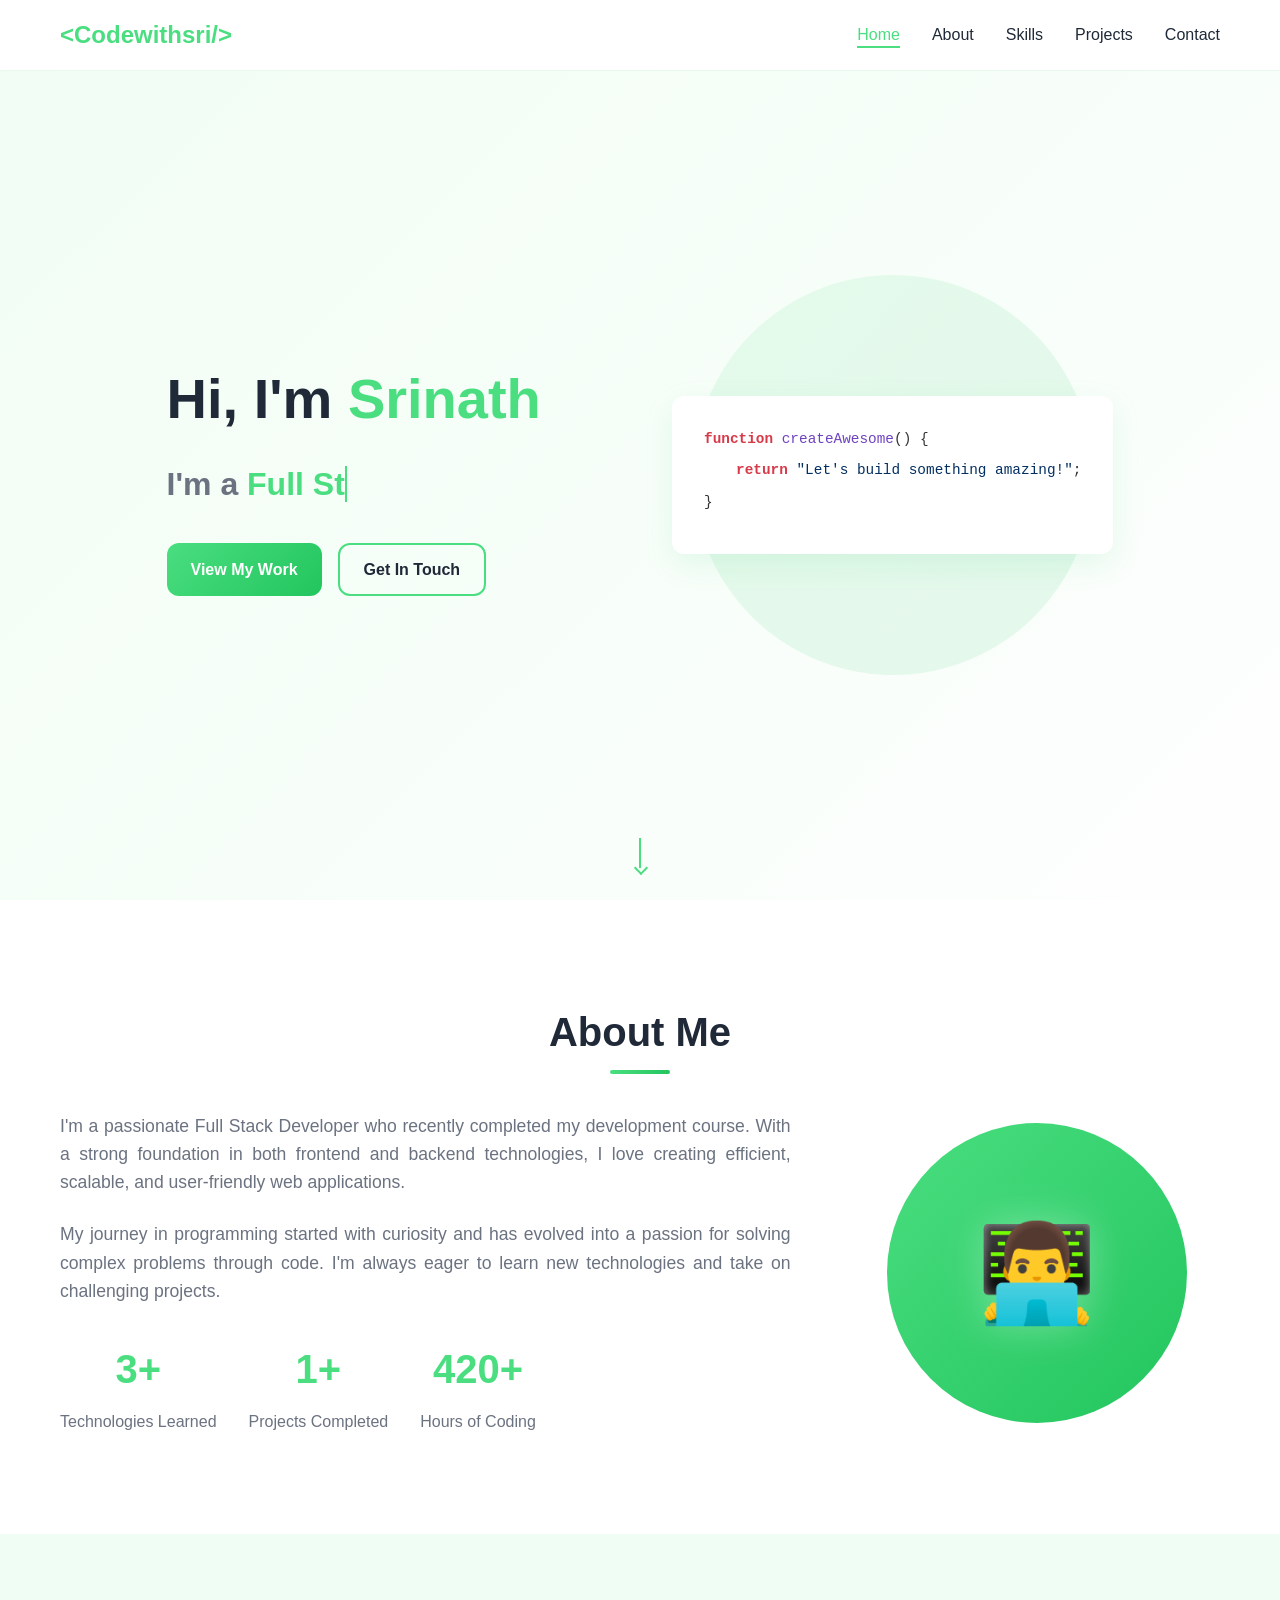
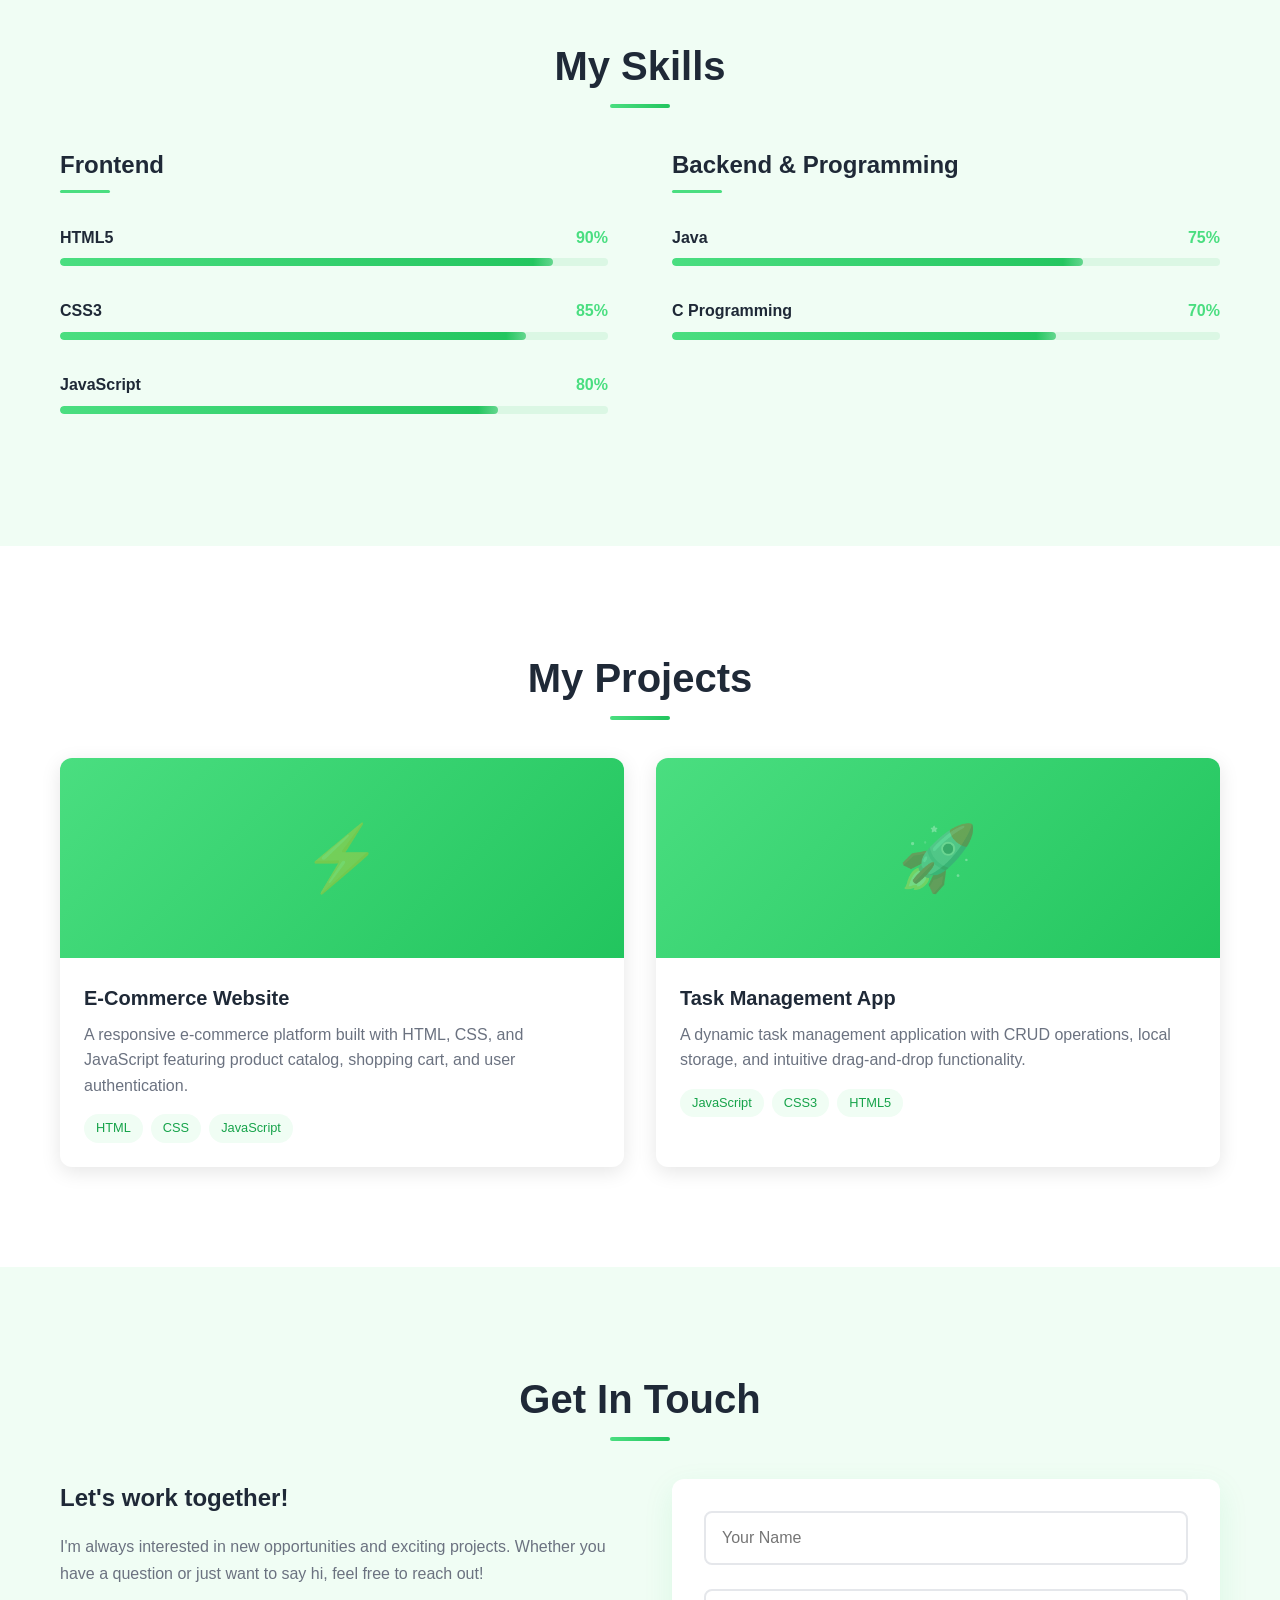
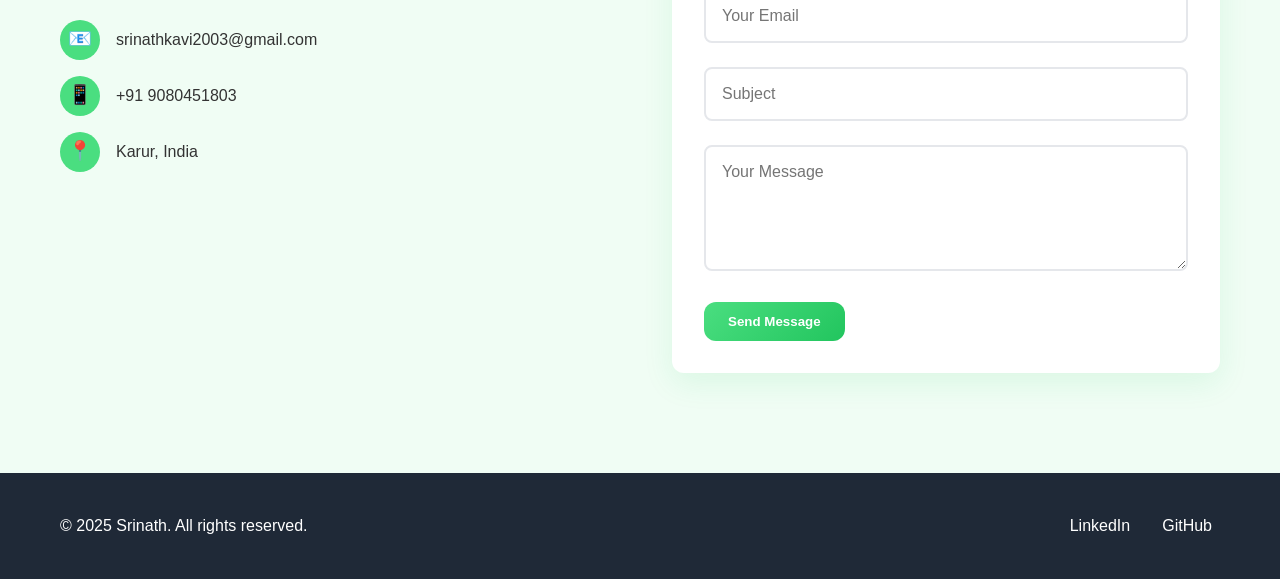
==== index.html @ 7cdaf70d "Update index.html" ====
<!DOCTYPE html>
<html lang="en">
<head>
    <meta charset="UTF-8">
    <meta name="viewport" content="width=device-width, initial-scale=1.0">
    <title>Your Name - Full Stack Developer</title>
    <link rel="icon href="download (1).jpeg">
    <link rel="stylesheet" href="style.css">
</head>
<body>
    <!-- Navigation -->
    <nav class="navbar">
        <div class="nav-container">
            <div class="nav-logo">
                <span class="logo-text">&lt;Codewithsri/&gt;</span>
            </div>
            <ul class="nav-menu">
                <li class="nav-item">
                    <a href="#home" class="nav-link">Home</a>
                </li>
                <li class="nav-item">
                    <a href="#about" class="nav-link">About</a>
                </li>
                <li class="nav-item">
                    <a href="#skills" class="nav-link">Skills</a>
                </li>
                <li class="nav-item">
                    <a href="#projects" class="nav-link">Projects</a>
                </li>
                <li class="nav-item">
                    <a href="#contact" class="nav-link">Contact</a>
                </li>
            </ul>
            <div class="nav-toggle" id="mobile-menu">
                <span class="bar"></span>
                <span class="bar"></span>
                <span class="bar"></span>
            </div>
        </div>
    </nav>

    <!-- Hero Section -->
    <section id="home" class="hero">
        <div class="hero-container">
            <div class="hero-content">
                <h1 class="hero-title">
                    Hi, I'm <span class="highlight">Srinath</span>
                </h1>
                <h2 class="hero-subtitle">
                    I'm a <span class="typing-text" id="typing-text">Full Stack Developer</span>
                </h2>
                <p class="hero-description">

                </p>
                <div class="hero-buttons">
                    <a href="#projects" class="btn-primary">View My Work</a>
                    <a href="#contact" class="btn-secondary">Get In Touch</a>
                </div>
            </div>
            <div class="hero-image">
                <div class="hero-bg-circle"></div>
                <div class="code-snippet">
                    <div class="code-line">
                        <span class="code-keyword">function</span>
                        <span class="code-function">createAwesome</span>() {
                    </div>
                    <div class="code-line code-indent">
                        <span class="code-keyword">return</span>
                        <span class="code-string">"Let's build something amazing!"</span>;
                    </div>
                    <div class="code-line">}</div>
                </div>
            </div>
        </div>
        <div class="scroll-indicator">
            <div class="scroll-arrow"></div>
        </div>
    </section>

    <!-- About Section -->
    <section id="about" class="about">
        <div class="container">
            <h2 class="section-title">About Me</h2>
            <div class="about-content">
                <div class="about-text">
                    <p class="about-description">
                        I'm a passionate Full Stack Developer who recently completed my development course. 
                        With a strong foundation in both frontend and backend technologies, I love creating 
                        efficient, scalable, and user-friendly web applications.
                    </p>
                    <p class="about-description">
                        My journey in programming started with curiosity and has evolved into a passion for 
                        solving complex problems through code. I'm always eager to learn new technologies 
                        and take on challenging projects.
                    </p>
                    <div class="about-stats">
                        <div class="stat-item">
                            <h3 class="stat-number">5+</h3>
                            <p class="stat-label">Technologies Learned</p>
                        </div>
                        <div class="stat-item">
                            <h3 class="stat-number">2+</h3>
                            <p class="stat-label">Projects Completed</p>
                        </div>
                        <div class="stat-item">
                            <h3 class="stat-number">1000+</h3>
                            <p class="stat-label">Hours of Coding</p>
                        </div>
                    </div>
                </div>
                <div class="about-image">
                    <div class="image-placeholder">
                        <div class="developer-icon">👨‍💻</div>
                    </div>
                </div>
            </div>
        </div>
    </section>

    <!-- Skills Section -->
    <section id="skills" class="skills">
        <div class="container">
            <h2 class="section-title">My Skills</h2>
            <div class="skills-content">
                <div class="skills-category">
                    <h3 class="category-title">Frontend</h3>
                    <div class="skill-item">
                        <div class="skill-info">
                            <span class="skill-name">HTML5</span>
                            <span class="skill-percent">90%</span>
                        </div>
                        <div class="skill-bar">
                            <div class="skill-progress" data-percent="90"></div>
                        </div>
                    </div>
                    <div class="skill-item">
                        <div class="skill-info">
                            <span class="skill-name">CSS3</span>
                            <span class="skill-percent">85%</span>
                        </div>
                        <div class="skill-bar">
                            <div class="skill-progress" data-percent="85"></div>
                        </div>
                    </div>
                    <div class="skill-item">
                        <div class="skill-info">
                            <span class="skill-name">JavaScript</span>
                            <span class="skill-percent">80%</span>
                        </div>
                        <div class="skill-bar">
                            <div class="skill-progress" data-percent="80"></div>
                        </div>
                    </div>
                </div>
                <div class="skills-category">
                    <h3 class="category-title">Backend & Programming</h3>
                    <div class="skill-item">
                        <div class="skill-info">
                            <span class="skill-name">Java</span>
                            <span class="skill-percent">75%</span>
                        </div>
                        <div class="skill-bar">
                            <div class="skill-progress" data-percent="75"></div>
                        </div>
                    </div>
                    <div class="skill-item">
                        <div class="skill-info">
                            <span class="skill-name">C Programming</span>
                            <span class="skill-percent">70%</span>
                        </div>
                        <div class="skill-bar">
                            <div class="skill-progress" data-percent="70"></div>
                        </div>
                    </div>
                </div>
            </div>
        </div>
    </section>

    <!-- Projects Section -->
    <section id="projects" class="projects">
        <div class="container">
            <h2 class="section-title">My Projects</h2>
            <div class="projects-grid">
                <div class="project-card">
                    <div class="project-image">
                        <div class="project-overlay">
                            <div class="project-links">
                                <a href="https://shop-q.netlify.app/" class="project-link">Live Demo</a>
                                <a href="https://github.com/Srinath-R-developer/E-commerce-platform" class="project-link">View Code</a>
                            </div>
                        </div>
                    </div>
                    <div class="project-content">
                        <h3 class="project-title">E-Commerce Website</h3>
                        <p class="project-description">
                            A responsive e-commerce platform built with HTML, CSS, and JavaScript featuring 
                            product catalog, shopping cart, and user authentication.
                        </p>
                        <div class="project-tech">
                            <span class="tech-tag">HTML</span>
                            <span class="tech-tag">CSS</span>
                            <span class="tech-tag">JavaScript</span>
                        </div>
                    </div>
                </div>
                
                <div class="project-card">
                    <div class="project-image">
                        <div class="project-overlay">
                            <div class="project-links">
                                <a href="https://task-d.netlify.app/" class="project-link">Live Demo</a>
                                <a href="https://github.com/Srinath-R-developer/Task-management" class="project-link">View Code</a>
                            </div>
                        </div>
                    </div>
                    <div class="project-content">
                        <h3 class="project-title">Task Management App</h3>
                        <p class="project-description">
                            A dynamic task management application with CRUD operations, local storage, 
                            and intuitive drag-and-drop functionality.
                        </p>
                        <div class="project-tech">
                            <span class="tech-tag">JavaScript</span>
                            <span class="tech-tag">CSS3</span>
                            <span class="tech-tag">HTML5</span>
                        </div>
                    </div>
                </div>
                
                   
    </section>

    <!-- Contact Section -->
    <section id="contact" class="contact">
        <div class="container">
            <h2 class="section-title">Get In Touch</h2>
            <div class="contact-content">
                <div class="contact-info">
                    <h3 class="contact-subtitle">Let's work together!</h3>
                    <p class="contact-description">
                        I'm always interested in new opportunities and exciting projects. 
                        Whether you have a question or just want to say hi, feel free to reach out!
                    </p>
                    <div class="contact-details">
                        <div class="contact-item">
                            <span class="contact-icon">📧</span>
                            <span class="contact-text">srinathkavi2003@gmail.com</span>
                        </div>
                        <div class="contact-item">
                            <span class="contact-icon">📱</span>
                            <span class="contact-text">+91 9080451803</span>
                        </div>
                        <div class="contact-item">
                            <span class="contact-icon">📍</span>
                            <span class="contact-text">Karur, India</span>
                        </div>
                    </div>
                </div>
                <div class="contact-form-container">
                    <form class="contact-form" id="contact-form">
                        <div class="form-group">
                            <input type="text" id="name" name="name" placeholder="Your Name" required>
                        </div>
                        <div class="form-group">
                            <input type="email" id="email" name="email" placeholder="Your Email" required>
                        </div>
                        <div class="form-group">
                            <input type="text" id="subject" name="subject" placeholder="Subject" required>
                        </div>
                        <div class="form-group">
                            <textarea id="message" name="message" placeholder="Your Message" rows="5" required></textarea>
                        </div>
                        <button type="submit" class="btn-primary">Send Message</button>
                    </form>
                </div>
            </div>
        </div>
    </section>

    <!-- Footer -->
    <footer class="footer">
        <div class="container">
            <div class="footer-content">
                <p>&copy; 2025 Srinath. All rights reserved.</p>
                <div class="social-links">
                    <a href="https://www.linkedin.com/in/srinath-r-121670281/" class="social-link">LinkedIn</a>
                    <a href="https://github.com/Srinath-R-developer" class="social-link">GitHub</a>
                </div>
            </div>
        </div>
    </footer>

    <script src="script.js"></script>
</body>

</html>
---- style.css ----
/* CSS Reset and Base Styles */
* {
    margin: 0;
    padding: 0;
    box-sizing: border-box;
}

html {
    scroll-behavior: smooth;
}

body {
    font-family: 'Inter', -apple-system, BlinkMacSystemFont, 'Segoe UI', Roboto, sans-serif;
    line-height: 1.6;
    color: #333;
    background-color: #fff;
}

.container {
    max-width: 1200px;
    margin: 0 auto;
    padding: 0 20px;
}

/* Color Variables */
:root {
    --primary-color: #4ade80;
    --secondary-color: #22c55e;
    --accent-color: #16a34a;
    --text-dark: #1f2937;
    --text-light: #6b7280;
    --white: #ffffff;
    --light-green: #f0fdf4;
    --shadow: 0 10px 30px rgba(34, 197, 94, 0.1);
    --border-radius: 12px;
    --transition: all 0.3s ease;
}

/* Typography */
.section-title {
    font-size: 2.5rem;
    font-weight: 700;
    color: var(--text-dark);
    text-align: center;
    margin-bottom: 3rem;
    position: relative;
}

.section-title::after {
    content: '';
    position: absolute;
    bottom: -10px;
    left: 50%;
    transform: translateX(-50%);
    width: 60px;
    height: 4px;
    background: linear-gradient(90deg, var(--primary-color), var(--secondary-color));
    border-radius: 2px;
}

/* Navigation */
.navbar {
    position: fixed;
    top: 0;
    width: 100%;
    background: rgba(255, 255, 255, 0.95);
    backdrop-filter: blur(10px);
    z-index: 1000;
    padding: 1rem 0;
    transition: var(--transition);
    border-bottom: 1px solid rgba(34, 197, 94, 0.1);
}

.navbar.scrolled {
    background: rgba(255, 255, 255, 0.98);
    box-shadow: var(--shadow);
}

.nav-container {
    max-width: 1200px;
    margin: 0 auto;
    padding: 0 20px;
    display: flex;
    justify-content: space-between;
    align-items: center;
}

.nav-logo .logo-text {
    font-size: 1.5rem;
    font-weight: 700;
    color: var(--primary-color);
}

.nav-menu {
    display: flex;
    list-style: none;
    gap: 2rem;
}

.nav-link {
    text-decoration: none;
    color: var(--text-dark);
    font-weight: 500;
    transition: var(--transition);
    position: relative;
}

.nav-link:hover {
    color: var(--primary-color);
}

.nav-link::after {
    content: '';
    position: absolute;
    bottom: -5px;
    left: 0;
    width: 0;
    height: 2px;
    background: var(--primary-color);
    transition: width 0.3s ease;
}

.nav-link:hover::after {
    width: 100%;
}

.nav-toggle {
    display: none;
    flex-direction: column;
    cursor: pointer;
}

.bar {
    width: 25px;
    height: 3px;
    background: var(--text-dark);
    margin: 3px 0;
    transition: var(--transition);
}

/* Hero Section */
.hero {
    min-height: 100vh;
    display: flex;
    align-items: center;
    padding: 100px 0 50px;
    background: linear-gradient(135deg, var(--light-green) 0%, rgba(255, 255, 255, 0.9) 100%);
    position: relative;
    overflow: hidden;
}

.hero::before {
    content: '';
    position: absolute;
    top: 0;
    left: 0;
    right: 0;
    bottom: 0;
    background: url('data:image/svg+xml;charset=UTF-8,%3Csvg xmlns="http://www.w3.org/2000/svg" viewBox="0 0 100 100"%3E%3Cpath d="M0 0v100h100V0z" fill="%23f0fdf4" fill-opacity="0.1"/%3E%3C/svg%3E');
    opacity: 0.5;
}

.hero-container {
    max-width: 1200px;
    margin: 0 auto;
    padding: 0 20px;
    display: grid;
    grid-template-columns: 1fr 1fr;
    gap: 4rem;
    align-items: center;
    position: relative;
    z-index: 1;
}

.hero-title {
    font-size: 3.5rem;
    font-weight: 700;
    color: var(--text-dark);
    margin-bottom: 1rem;
    animation: fadeInUp 1s ease;
}

.highlight {
    color: var(--primary-color);
    position: relative;
}

.hero-subtitle {
    font-size: 2rem;
    font-weight: 600;
    color: var(--text-light);
    margin-bottom: 1.5rem;
    animation: fadeInUp 1s ease 0.2s both;
}

.typing-text {
    color: var(--primary-color);
    border-right: 2px solid var(--primary-color);
    animation: blink 1s infinite;
}

.hero-description {
    font-size: 1.1rem;
    color: var(--text-light);
    margin-bottom: 2rem;
    animation: fadeInUp 1s ease 0.4s both;
}

.hero-buttons {
    display: flex;
    gap: 1rem;
    animation: fadeInUp 1s ease 0.6s both;
}

.btn-primary, .btn-secondary {
    padding: 12px 24px;
    border-radius: var(--border-radius);
    text-decoration: none;
    font-weight: 600;
    transition: var(--transition);
    display: inline-flex;
    align-items: center;
    gap: 0.5rem;
}

.btn-primary {
    background: linear-gradient(135deg, var(--primary-color), var(--secondary-color));
    color: white;
    border: none;
    cursor: pointer;
}

.btn-primary:hover {
    transform: translateY(-2px);
    box-shadow: 0 8px 25px rgba(34, 197, 94, 0.3);
}

.btn-secondary {
    background: transparent;
    color: var(--text-dark);
    border: 2px solid var(--primary-color);
}

.btn-secondary:hover {
    background: var(--primary-color);
    color: white;
    transform: translateY(-2px);
}

.hero-image {
    position: relative;
    display: flex;
    justify-content: center;
    align-items: center;
    animation: fadeInRight 1s ease 0.8s both;
}

.hero-bg-circle {
    width: 400px;
    height: 400px;
    background: linear-gradient(135deg, var(--primary-color), var(--secondary-color));
    border-radius: 50%;
    opacity: 0.1;
    position: absolute;
    animation: pulse 3s ease-in-out infinite;
}

.code-snippet {
    background: var(--white);
    padding: 2rem;
    border-radius: var(--border-radius);
    box-shadow: var(--shadow);
    font-family: 'Monaco', 'Consolas', monospace;
    position: relative;
    z-index: 2;
}

.code-line {
    margin-bottom: 0.5rem;
    font-size: 0.9rem;
}

.code-indent {
    padding-left: 2rem;
}

.code-keyword {
    color: #d73a49;
    font-weight: 600;
}

.code-function {
    color: #6f42c1;
}

.code-string {
    color: #032f62;
}

.scroll-indicator {
    position: absolute;
    bottom: 2rem;
    left: 50%;
    transform: translateX(-50%);
    animation: bounce 2s infinite;
}

.scroll-arrow {
    width: 2px;
    height: 30px;
    background: var(--primary-color);
    position: relative;
}

.scroll-arrow::after {
    content: '';
    position: absolute;
    bottom: -5px;
    left: -3px;
    width: 8px;
    height: 8px;
    border: 2px solid var(--primary-color);
    border-top: none;
    border-left: none;
    transform: rotate(45deg);
}

/* About Section */
.about {
    padding: 100px 0;
    background: var(--white);
}

.about-content {
    display: grid;
    grid-template-columns: 2fr 1fr;
    gap: 4rem;
    align-items: center;
}

.about-description {
    font-size: 1.1rem;
    color: var(--text-light);
    margin-bottom: 1.5rem;
    text-align: justify;
}

.about-stats {
    display: flex;
    gap: 2rem;
    margin-top: 2rem;
}

.stat-item {
    text-align: center;
}

.stat-number {
    font-size: 2.5rem;
    font-weight: 700;
    color: var(--primary-color);
    margin-bottom: 0.5rem;
}

.stat-label {
    color: var(--text-light);
    font-weight: 500;
}

.about-image {
    display: flex;
    justify-content: center;
}

.image-placeholder {
    width: 300px;
    height: 300px;
    background: linear-gradient(135deg, var(--primary-color), var(--secondary-color));
    border-radius: 50%;
    display: flex;
    align-items: center;
    justify-content: center;
    position: relative;
}

.developer-icon {
    font-size: 6rem;
    filter: drop-shadow(0 0 20px rgba(255, 255, 255, 0.3));
}

/* Skills Section */
.skills {
    padding: 100px 0;
    background: var(--light-green);
}

.skills-content {
    display: grid;
    grid-template-columns: 1fr 1fr;
    gap: 4rem;
}

.category-title {
    font-size: 1.5rem;
    font-weight: 600;
    color: var(--text-dark);
    margin-bottom: 2rem;
    position: relative;
    padding-bottom: 0.5rem;
}

.category-title::after {
    content: '';
    position: absolute;
    bottom: 0;
    left: 0;
    width: 50px;
    height: 3px;
    background: var(--primary-color);
    border-radius: 2px;
}

.skill-item {
    margin-bottom: 2rem;
}

.skill-info {
    display: flex;
    justify-content: space-between;
    margin-bottom: 0.5rem;
}

.skill-name {
    font-weight: 600;
    color: var(--text-dark);
}

.skill-percent {
    color: var(--primary-color);
    font-weight: 600;
}

.skill-bar {
    width: 100%;
    height: 8px;
    background: rgba(34, 197, 94, 0.1);
    border-radius: 10px;
    overflow: hidden;
}

.skill-progress {
    height: 100%;
    background: linear-gradient(90deg, var(--primary-color), var(--secondary-color));
    border-radius: 10px;
    width: 0;
    transition: width 2s ease;
    position: relative;
}

.skill-progress::after {
    content: '';
    position: absolute;
    top: 0;
    right: 0;
    bottom: 0;
    width: 20px;
    background: linear-gradient(90deg, transparent, rgba(255, 255, 255, 0.3));
    animation: shimmer 2s infinite;
}

/* Projects Section */
.projects {
    padding: 100px 0;
    background: var(--white);
}

.projects-grid {
    display: grid;
    grid-template-columns: repeat(auto-fit, minmax(350px, 1fr));
    gap: 2rem;
}

.project-card {
    background: var(--white);
    border-radius: var(--border-radius);
    overflow: hidden;
    box-shadow: 0 5px 20px rgba(0, 0, 0, 0.1);
    transition: var(--transition);
    animation: fadeInUp 0.6s ease forwards;
}

.project-card:hover {
    transform: translateY(-5px);
    box-shadow: var(--shadow);
}

.project-image {
    height: 200px;
    background: linear-gradient(135deg, var(--primary-color), var(--secondary-color));
    position: relative;
    overflow: hidden;
}

.project-overlay {
    position: absolute;
    top: 0;
    left: 0;
    right: 0;
    bottom: 0;
    background: rgba(0, 0, 0, 0.7);
    display: flex;
    align-items: center;
    justify-content: center;
    opacity: 0;
    transition: var(--transition);
}

.project-card:hover .project-overlay {
    opacity: 1;
}

.project-links {
    display: flex;
    gap: 1rem;
}

.project-link {
    padding: 0.5rem 1rem;
    background: var(--primary-color);
    color: white;
    text-decoration: none;
    border-radius: 5px;
    font-weight: 500;
    transition: var(--transition);
}

.project-link:hover {
    background: var(--secondary-color);
    transform: scale(1.05);
}

.project-content {
    padding: 1.5rem;
}

.project-title {
    font-size: 1.25rem;
    font-weight: 600;
    color: var(--text-dark);
    margin-bottom: 0.5rem;
}

.project-description {
    color: var(--text-light);
    margin-bottom: 1rem;
    line-height: 1.6;
}

.project-tech {
    display: flex;
    gap: 0.5rem;
    flex-wrap: wrap;
}

.tech-tag {
    padding: 0.25rem 0.75rem;
    background: var(--light-green);
    color: var(--accent-color);
    border-radius: 15px;
    font-size: 0.8rem;
    font-weight: 500;
}

/* Contact Section */
.contact {
    padding: 100px 0;
    background: var(--light-green);
}

.contact-content {
    display: grid;
    grid-template-columns: 1fr 1fr;
    gap: 4rem;
}

.contact-subtitle {
    font-size: 1.5rem;
    font-weight: 600;
    color: var(--text-dark);
    margin-bottom: 1rem;
}

.contact-description {
    color: var(--text-light);
    margin-bottom: 2rem;
    line-height: 1.7;
}

.contact-details {
    display: flex;
    flex-direction: column;
    gap: 1rem;
}

.contact-item {
    display: flex;
    align-items: center;
    gap: 1rem;
    font-weight: 500;
}

.contact-icon {
    font-size: 1.2rem;
    width: 40px;
    height: 40px;
    background: var(--primary-color);
    border-radius: 50%;
    display: flex;
    align-items: center;
    justify-content: center;
}

.contact-form-container {
    background: var(--white);
    padding: 2rem;
    border-radius: var(--border-radius);
    box-shadow: var(--shadow);
}

.form-group {
    margin-bottom: 1.5rem;
}

.contact-form input,
.contact-form textarea {
    width: 100%;
    padding: 1rem;
    border: 2px solid #e5e7eb;
    border-radius: 8px;
    font-size: 1rem;
    transition: var(--transition);
    font-family: inherit;
}

.contact-form input:focus,
.contact-form textarea:focus {
    outline: none;
    border-color: var(--primary-color);
    box-shadow: 0 0 0 3px rgba(74, 222, 128, 0.1);
}

.contact-form textarea {
    resize: vertical;
    min-height: 120px;
}

/* Footer */
.footer {
    padding: 2rem 0;
    background: var(--text-dark);
    color: white;
    text-align: center;
}

.footer-content {
    display: flex;
    justify-content: space-between;
    align-items: center;
}

.social-links {
    display: flex;
    gap: 1rem;
}

.social-link {
    color: white;
    text-decoration: none;
    padding: 0.5rem;
    transition: var(--transition);
}

.social-link:hover {
    color: var(--primary-color);
}

/* Animations */
@keyframes fadeInUp {
    from {
        opacity: 0;
        transform: translateY(30px);
    }
    to {
        opacity: 1;
        transform: translateY(0);
    }
}

@keyframes fadeInRight {
    from {
        opacity: 0;
        transform: translateX(30px);
    }
    to {
        opacity: 1;
        transform: translateX(0);
    }
}

@keyframes pulse {
    0%, 100% {
        transform: scale(1);
    }
    50% {
        transform: scale(1.05);
    }
}

@keyframes bounce {
    0%, 20%, 50%, 80%, 100% {
        transform: translateY(0);
    }
    40% {
        transform: translateY(-10px);
    }
    60% {
        transform: translateY(-5px);
    }
}

@keyframes blink {
    0%, 50% {
        border-color: var(--primary-color);
    }
    51%, 100% {
        border-color: transparent;
    }
}

@keyframes shimmer {
    0% {
        transform: translateX(-100%);
    }
    100% {
        transform: translateX(100%);
    }
}

/* Responsive Design */
@media (max-width: 1024px) {
    .hero-container,
    .about-content,
    .skills-content,
    .contact-content {
        grid-template-columns: 1fr;
        gap: 2rem;
    }
    
    .hero-title {
        font-size: 2.5rem;
    }
    
    .hero-subtitle {
        font-size: 1.5rem;
    }
    
    .projects-grid {
        grid-template-columns: repeat(auto-fit, minmax(300px, 1fr));
    }
    
    .about-stats {
        justify-content: center;
    }
}

@media (max-width: 768px) {
    .nav-menu {
        position: fixed;
        left: -100%;
        top: 70px;
        flex-direction: column;
        background: white;
        width: 100%;
        text-align: center;
        transition: 0.3s;
        box-shadow: var(--shadow);
        padding: 2rem 0;
    }

    .nav-menu.active {
        left: 0;
    }

    .nav-toggle {
        display: flex;
    }

    .nav-toggle.active .bar:nth-child(2) {
        opacity: 0;
    }

    .nav-toggle.active .bar:nth-child(1) {
        transform: translateY(8px) rotate(45deg);
    }

    .nav-toggle.active .bar:nth-child(3) {
        transform: translateY(-8px) rotate(-45deg);
    }

    .hero-title {
        font-size: 2rem;
    }
    
    .hero-subtitle {
        font-size: 1.2rem;
    }
    
    .hero-buttons {
        flex-direction: column;
        align-items: center;
    }
    
    .btn-primary,
    .btn-secondary {
        width: 100%;
        max-width: 200px;
        text-align: center;
        justify-content: center;
    }
    
    .section-title {
        font-size: 2rem;
    }
    
    .about-stats {
        flex-direction: column;
        text-align: center;
        gap: 1rem;
    }
    
    .skills-content {
        gap: 2rem;
    }
    
    .projects-grid {
        grid-template-columns: 1fr;
    }
    
    .footer-content {
        flex-direction: column;
        gap: 1rem;
    }
    
    .hero-bg-circle {
        width: 250px;
        height: 250px;
    }
    
    .code-snippet {
        font-size: 0.8rem;
        padding: 1rem;
    }
}

@media (max-width: 480px) {
    .container {
        padding: 0 15px;
    }
    
    .hero {
        padding: 80px 0 30px;
    }
    
    .hero-title {
        font-size: 1.8rem;
    }
    
    .section-title {
        font-size: 1.8rem;
    }
    
    .contact-form-container {
        padding: 1.5rem;
    }
    
    .stat-number {
        font-size: 2rem;
    }
    
    .image-placeholder {
        width: 200px;
        height: 200px;
    }
    
    .developer-icon {
        font-size: 4rem;
    }
}

/* Scroll animations */
.fade-in {
    opacity: 0;
    transform: translateY(30px);
    transition: all 0.6s ease;
}

.fade-in.visible {
    opacity: 1;
    transform: translateY(0);
}

/* Loading states */
.loading {
    position: relative;
    overflow: hidden;
}

.loading::after {
    content: '';
    position: absolute;
    top: 0;
    left: -100%;
    width: 100%;
    height: 100%;
    background: linear-gradient(90deg, transparent, rgba(255, 255, 255, 0.4), transparent);
    animation: loading 1.5s infinite;
}

@keyframes loading {
    0% {
        left: -100%;
    }
    100% {
        left: 100%;
    }
}
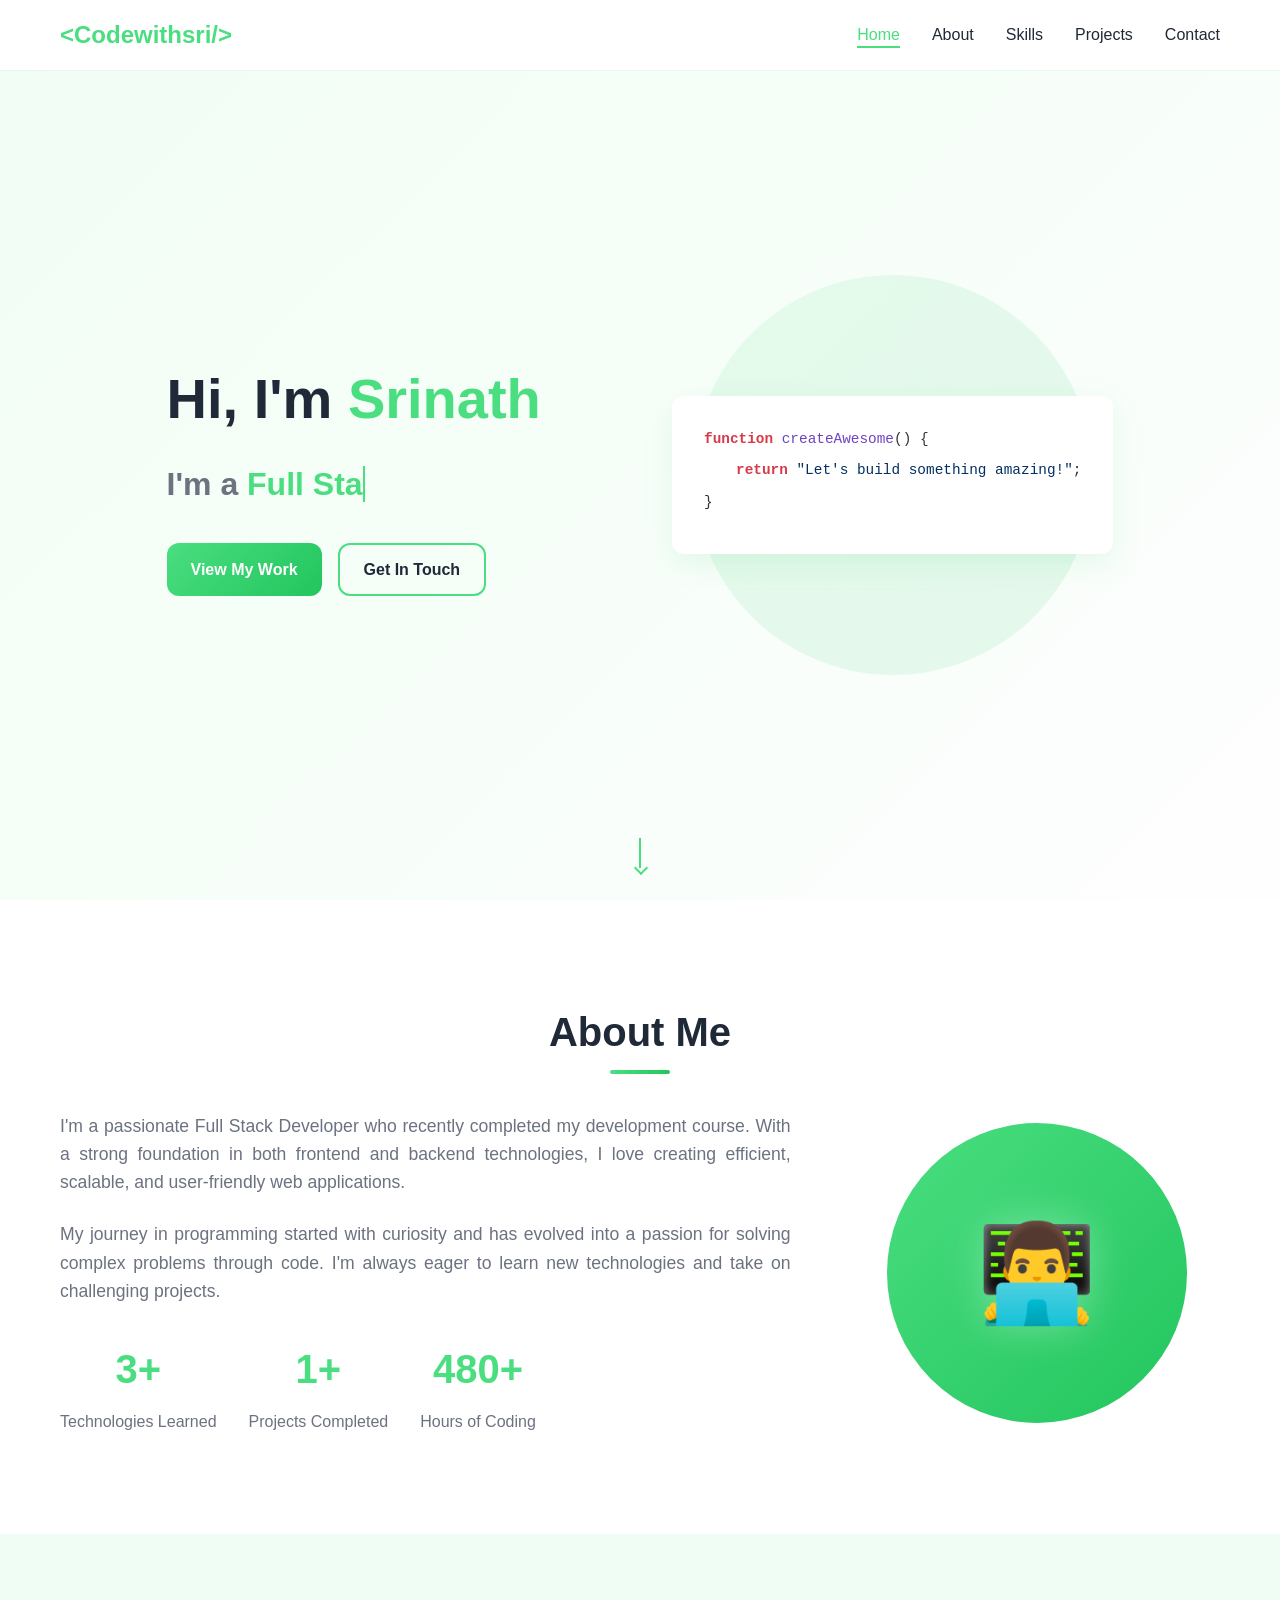
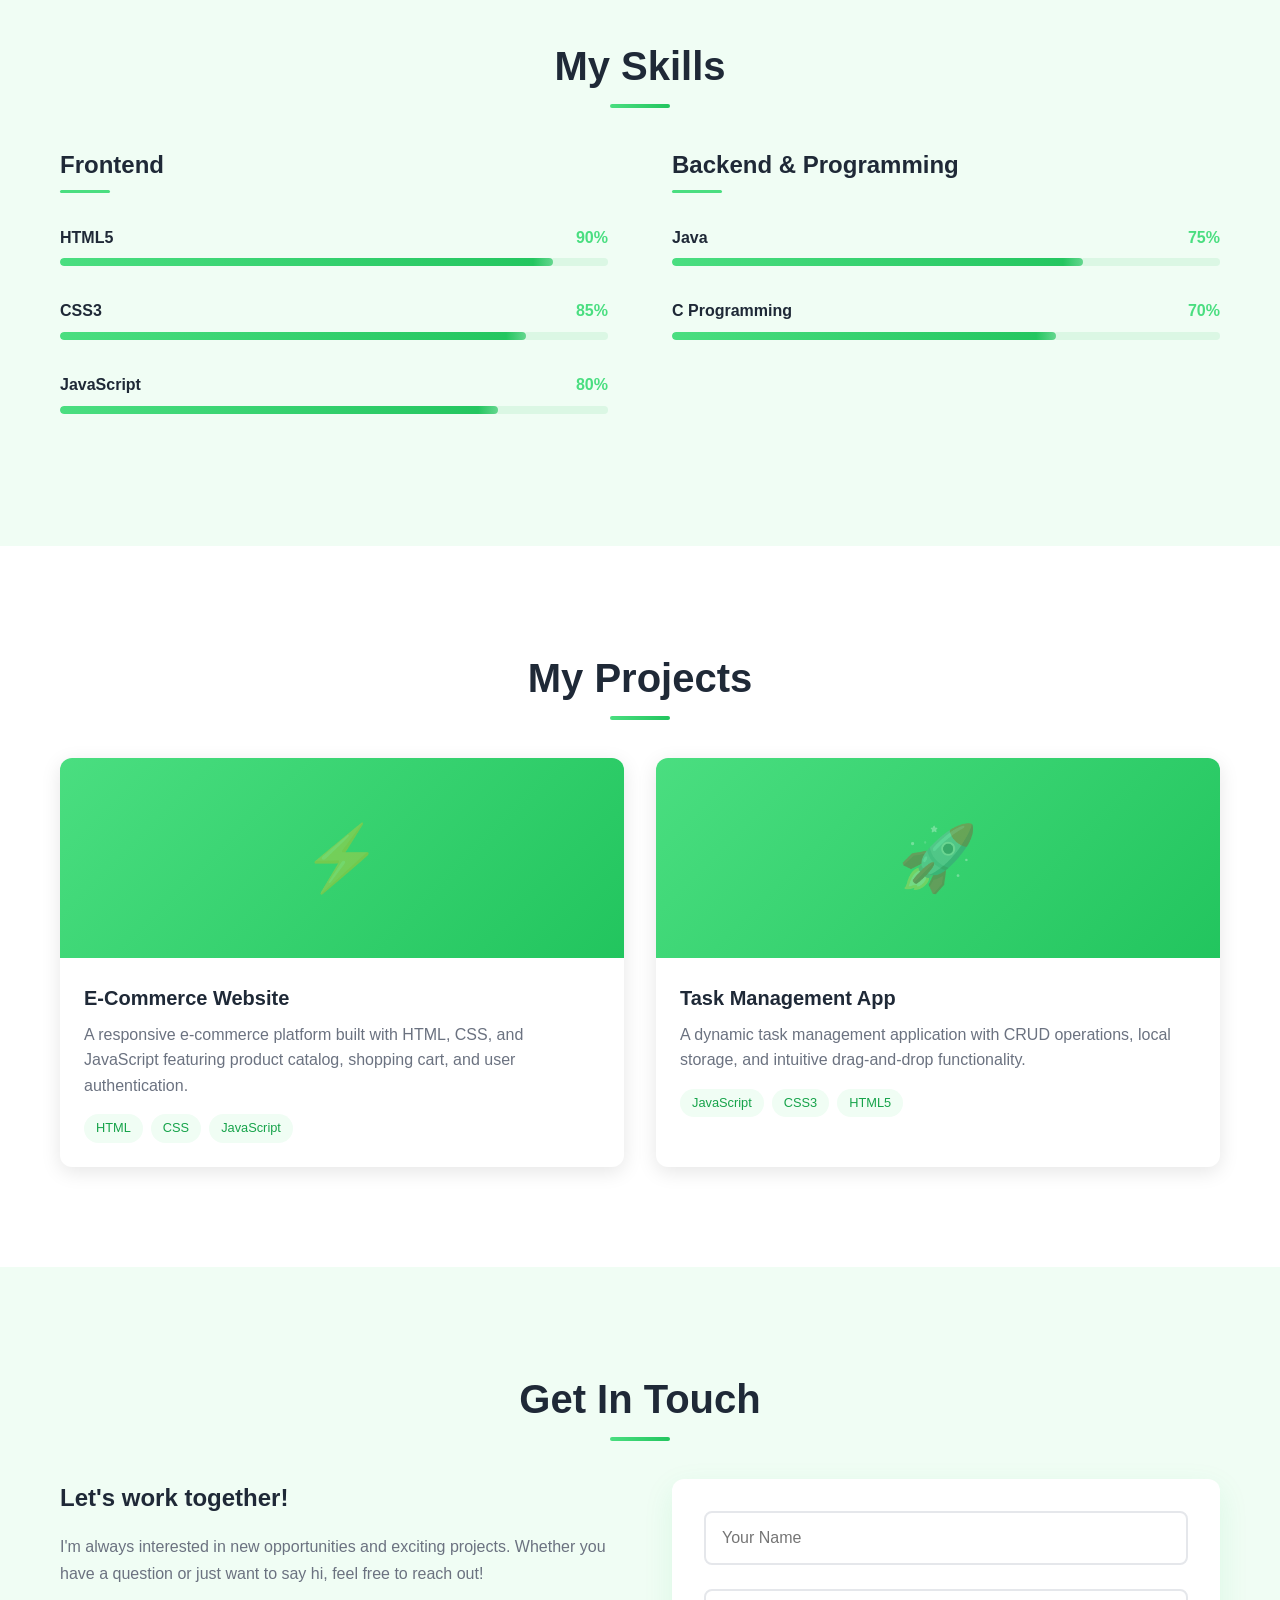
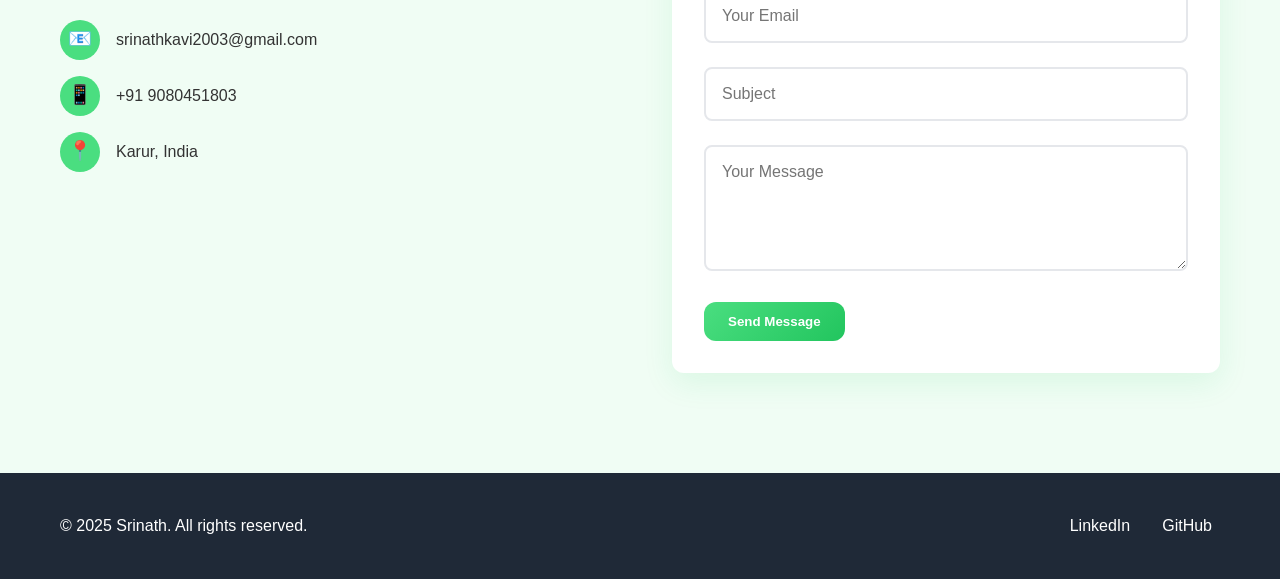
==== commit 759e9979: "Update index.html" ====
--- a/index.html
+++ b/index.html
@@ -4,7 +4,7 @@
     <meta charset="UTF-8">
     <meta name="viewport" content="width=device-width, initial-scale=1.0">
     <title>Your Name - Full Stack Developer</title>
-    <link rel="icon href="download (1).jpeg">
+    <link rel="icon" href="download (1).jpeg"> 
     <link rel="stylesheet" href="style.css">
 </head>
 <body>
@@ -301,3 +301,4 @@
 
 
 
+
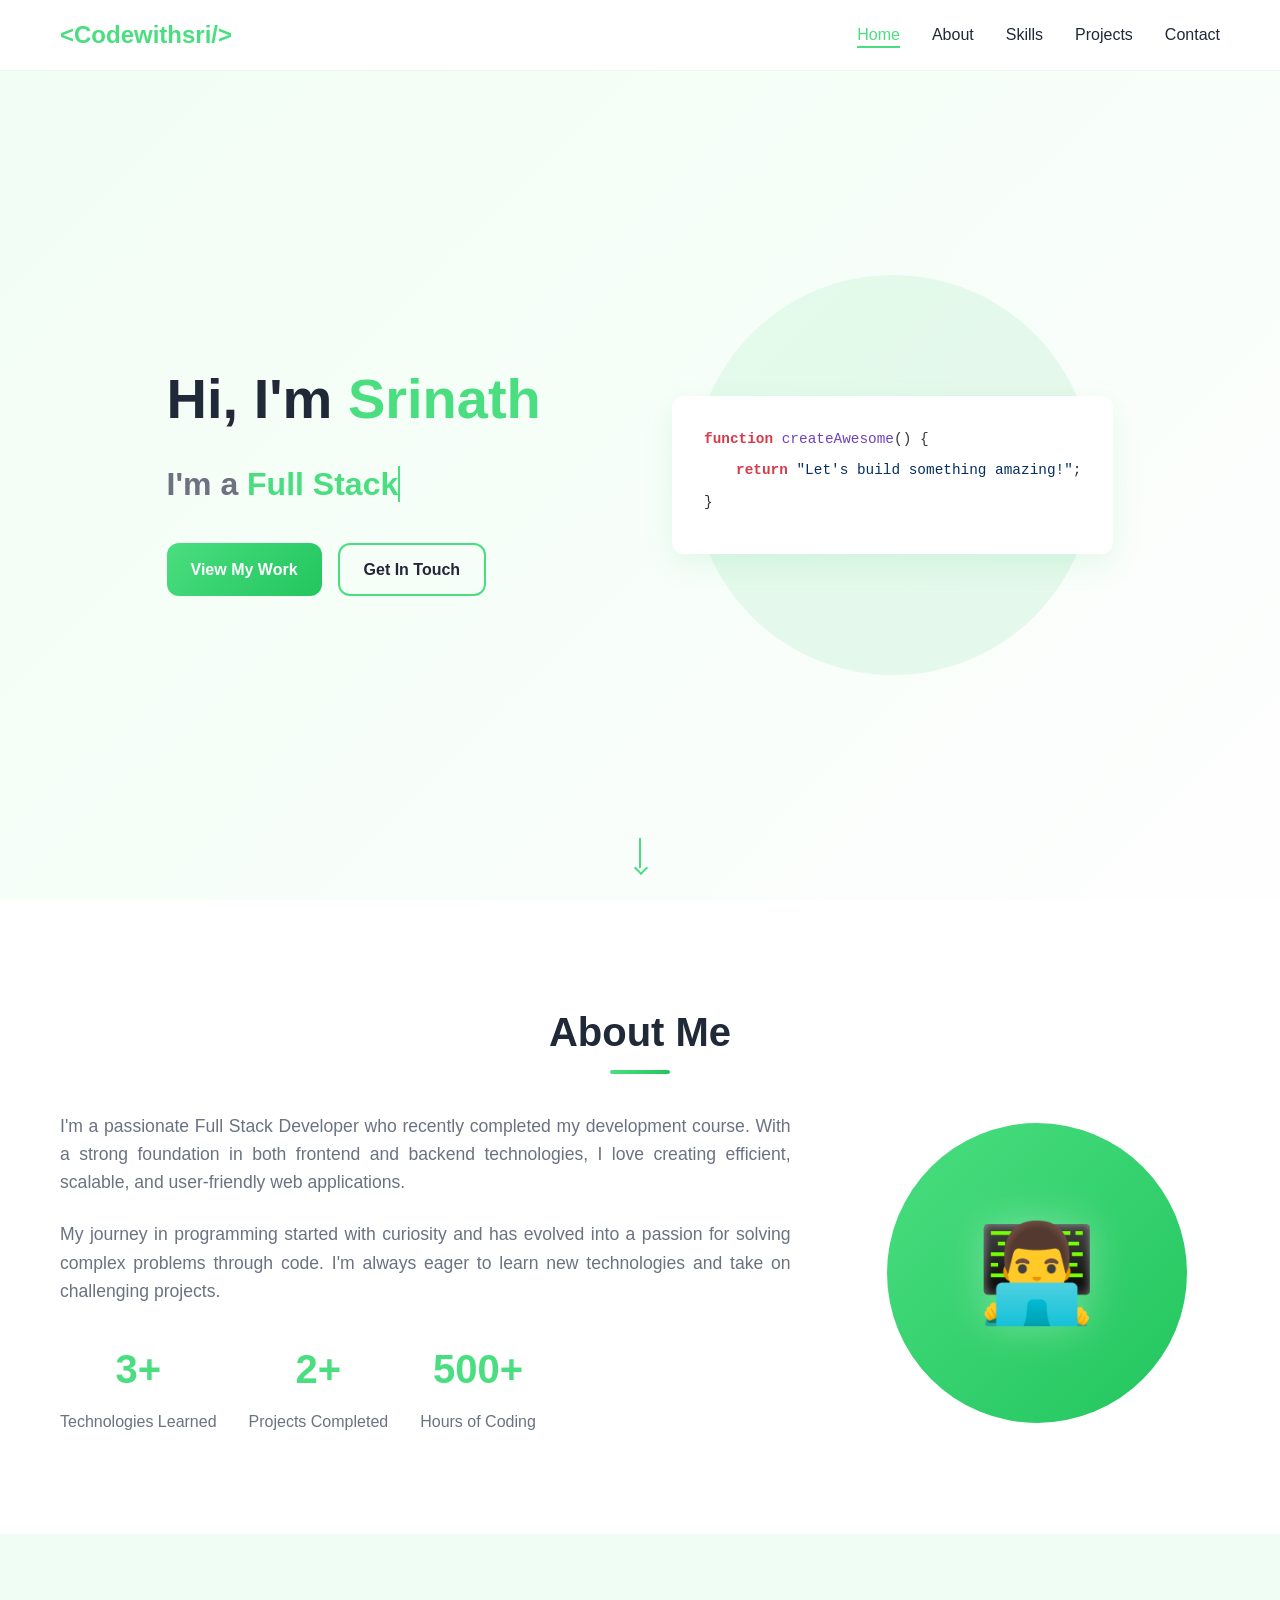
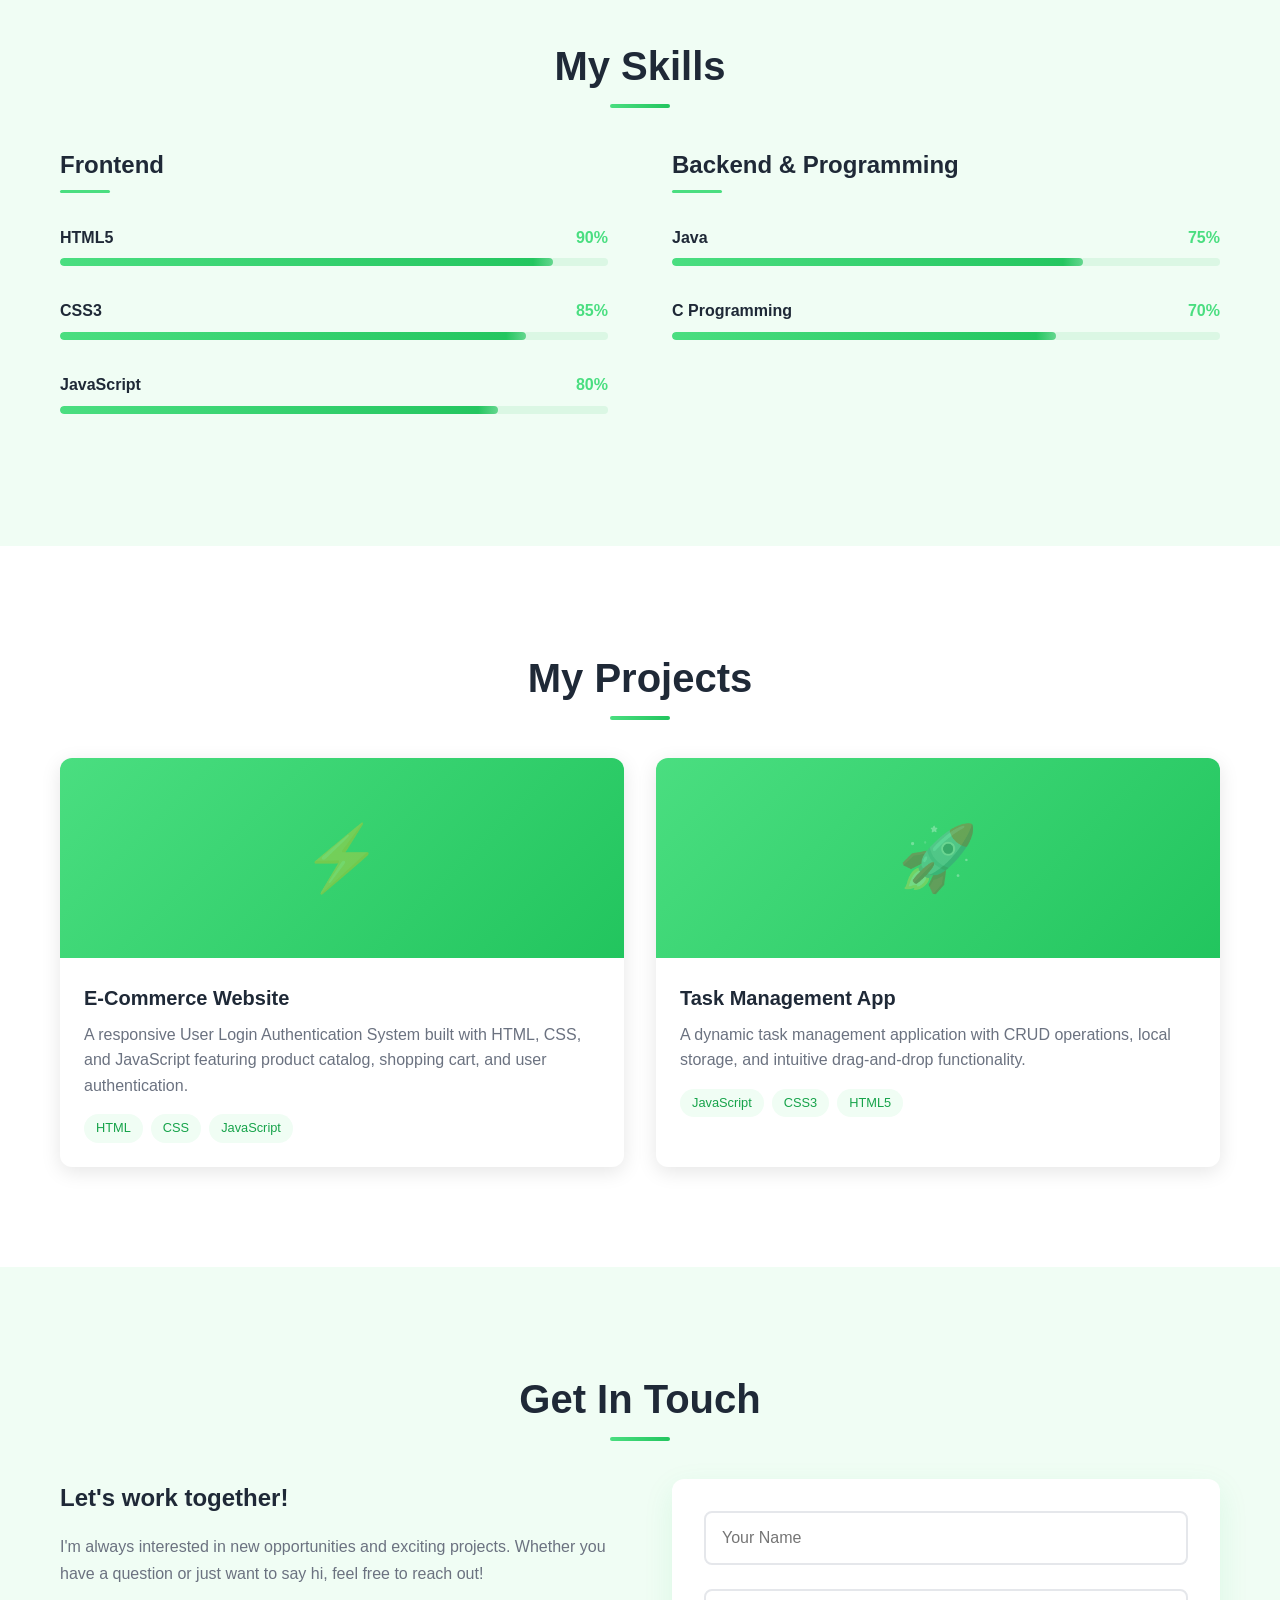
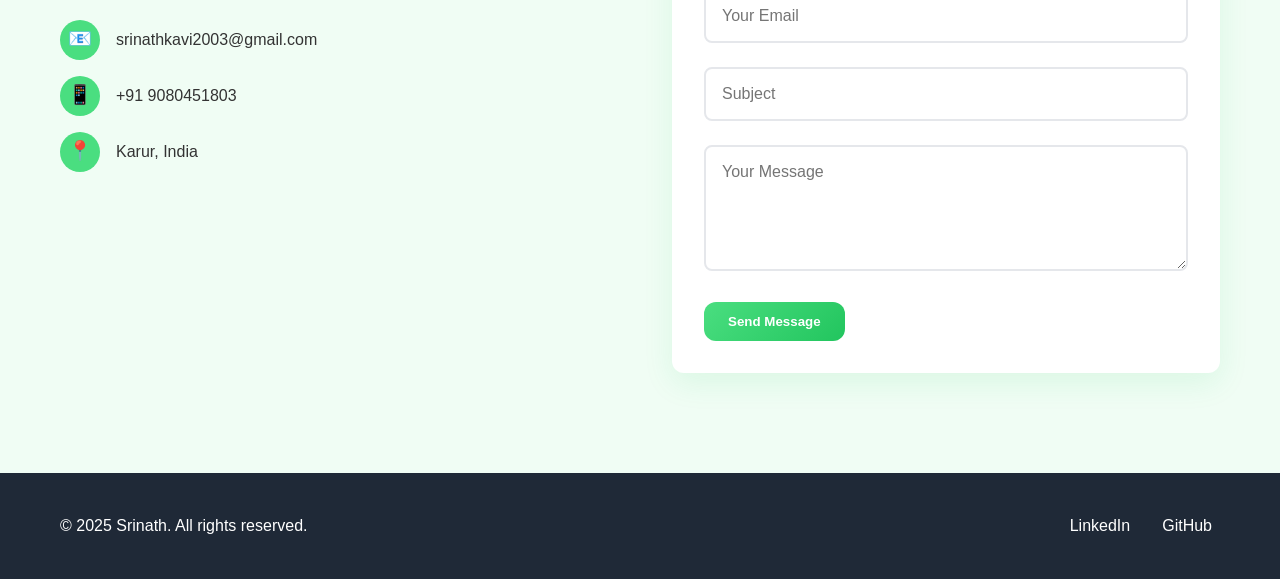
==== commit fc39aeae: "Update index.html" ====
--- a/index.html
+++ b/index.html
@@ -186,15 +186,15 @@
                     <div class="project-image">
                         <div class="project-overlay">
                             <div class="project-links">
-                                <a href="https://shop-q.netlify.app/" class="project-link">Live Demo</a>
-                                <a href="https://github.com/Srinath-R-developer/E-commerce-platform" class="project-link">View Code</a>
+                                <a href="https://userlogi.netlify.app/" class="project-link">Live Demo</a>
+                                <a href="https://github.com/Srinath-R-developer/Login-page" class="project-link">View Code</a>
                             </div>
                         </div>
                     </div>
                     <div class="project-content">
                         <h3 class="project-title">E-Commerce Website</h3>
                         <p class="project-description">
-                            A responsive e-commerce platform built with HTML, CSS, and JavaScript featuring 
+                            A responsive User Login Authentication System built with HTML, CSS, and JavaScript featuring 
                             product catalog, shopping cart, and user authentication.
                         </p>
                         <div class="project-tech">
@@ -209,7 +209,7 @@
                     <div class="project-image">
                         <div class="project-overlay">
                             <div class="project-links">
-                                <a href="https://task-d.netlify.app/" class="project-link">Live Demo</a>
+                                <a href="https://srinath-r-developer.github.io/Task-management/" class="project-link">Live Demo</a>
                                 <a href="https://github.com/Srinath-R-developer/Task-management" class="project-link">View Code</a>
                             </div>
                         </div>
@@ -302,3 +302,5 @@
 
 
 
+
+
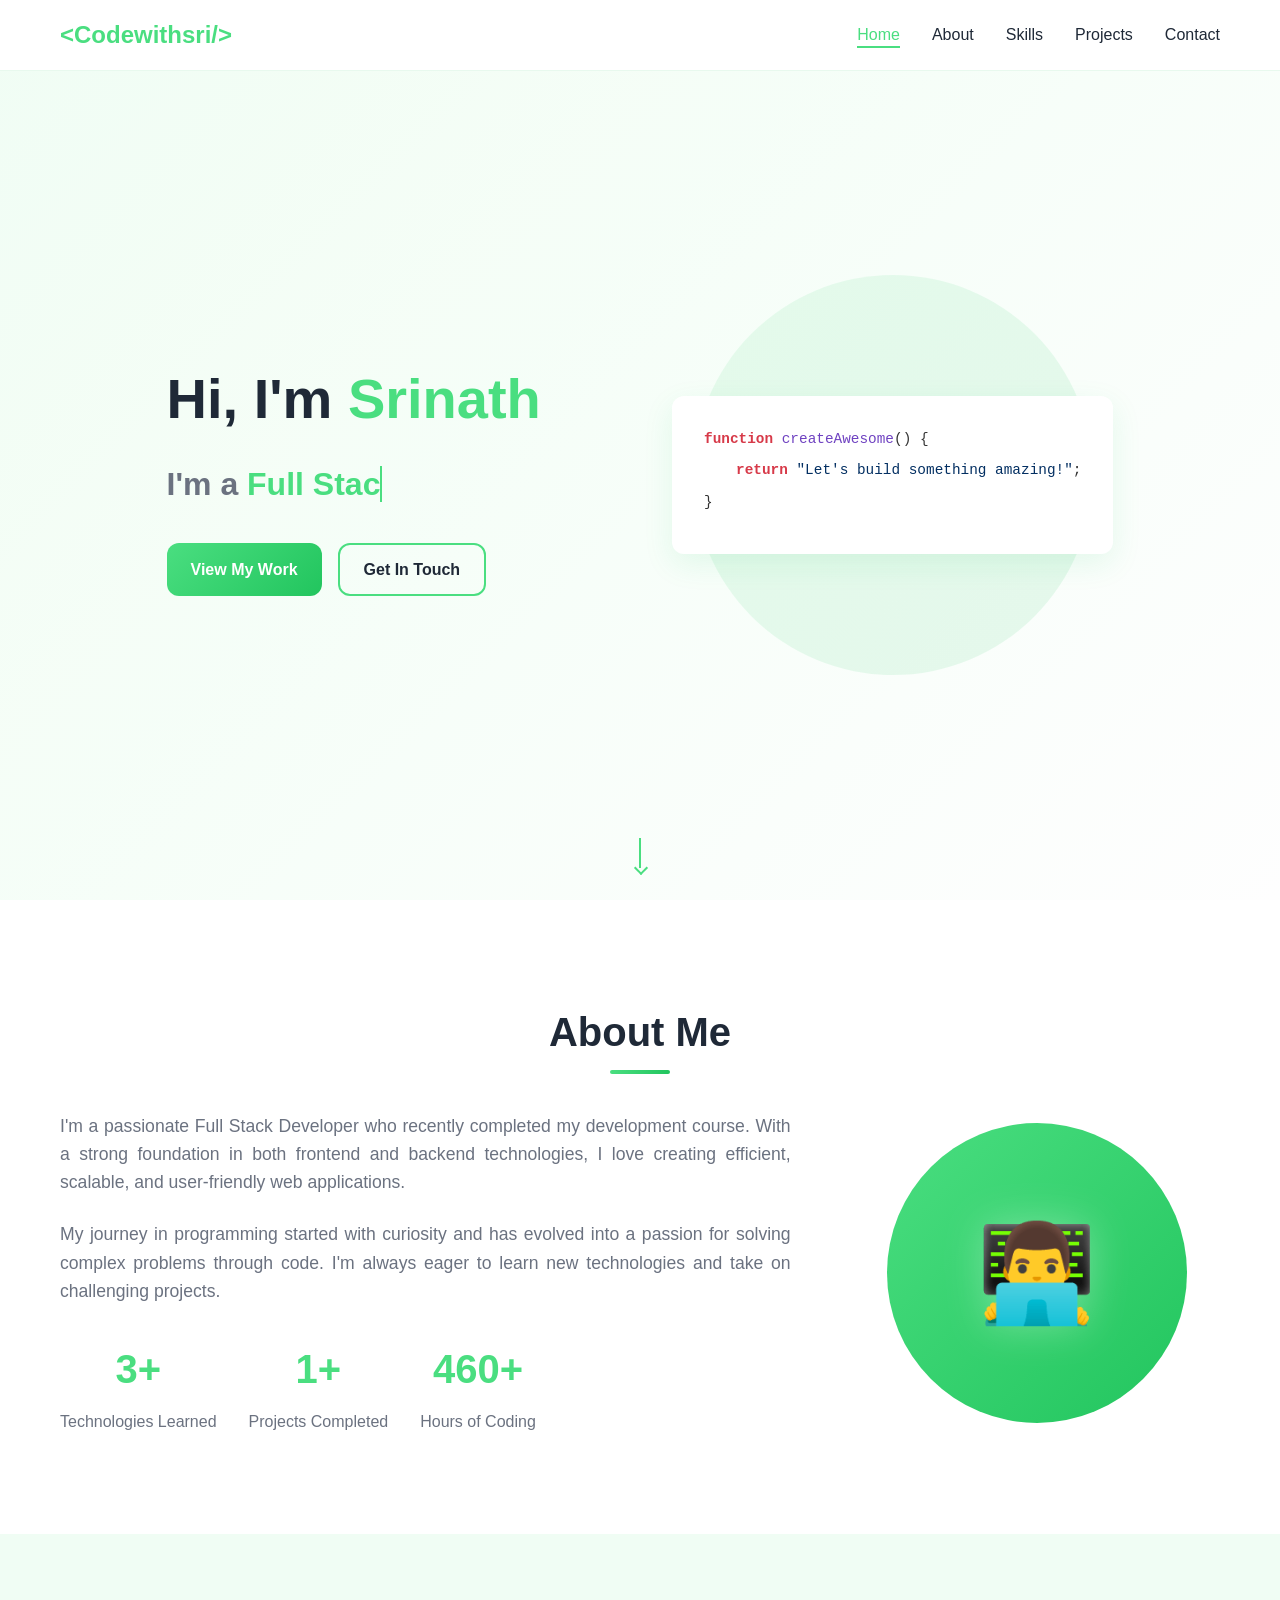
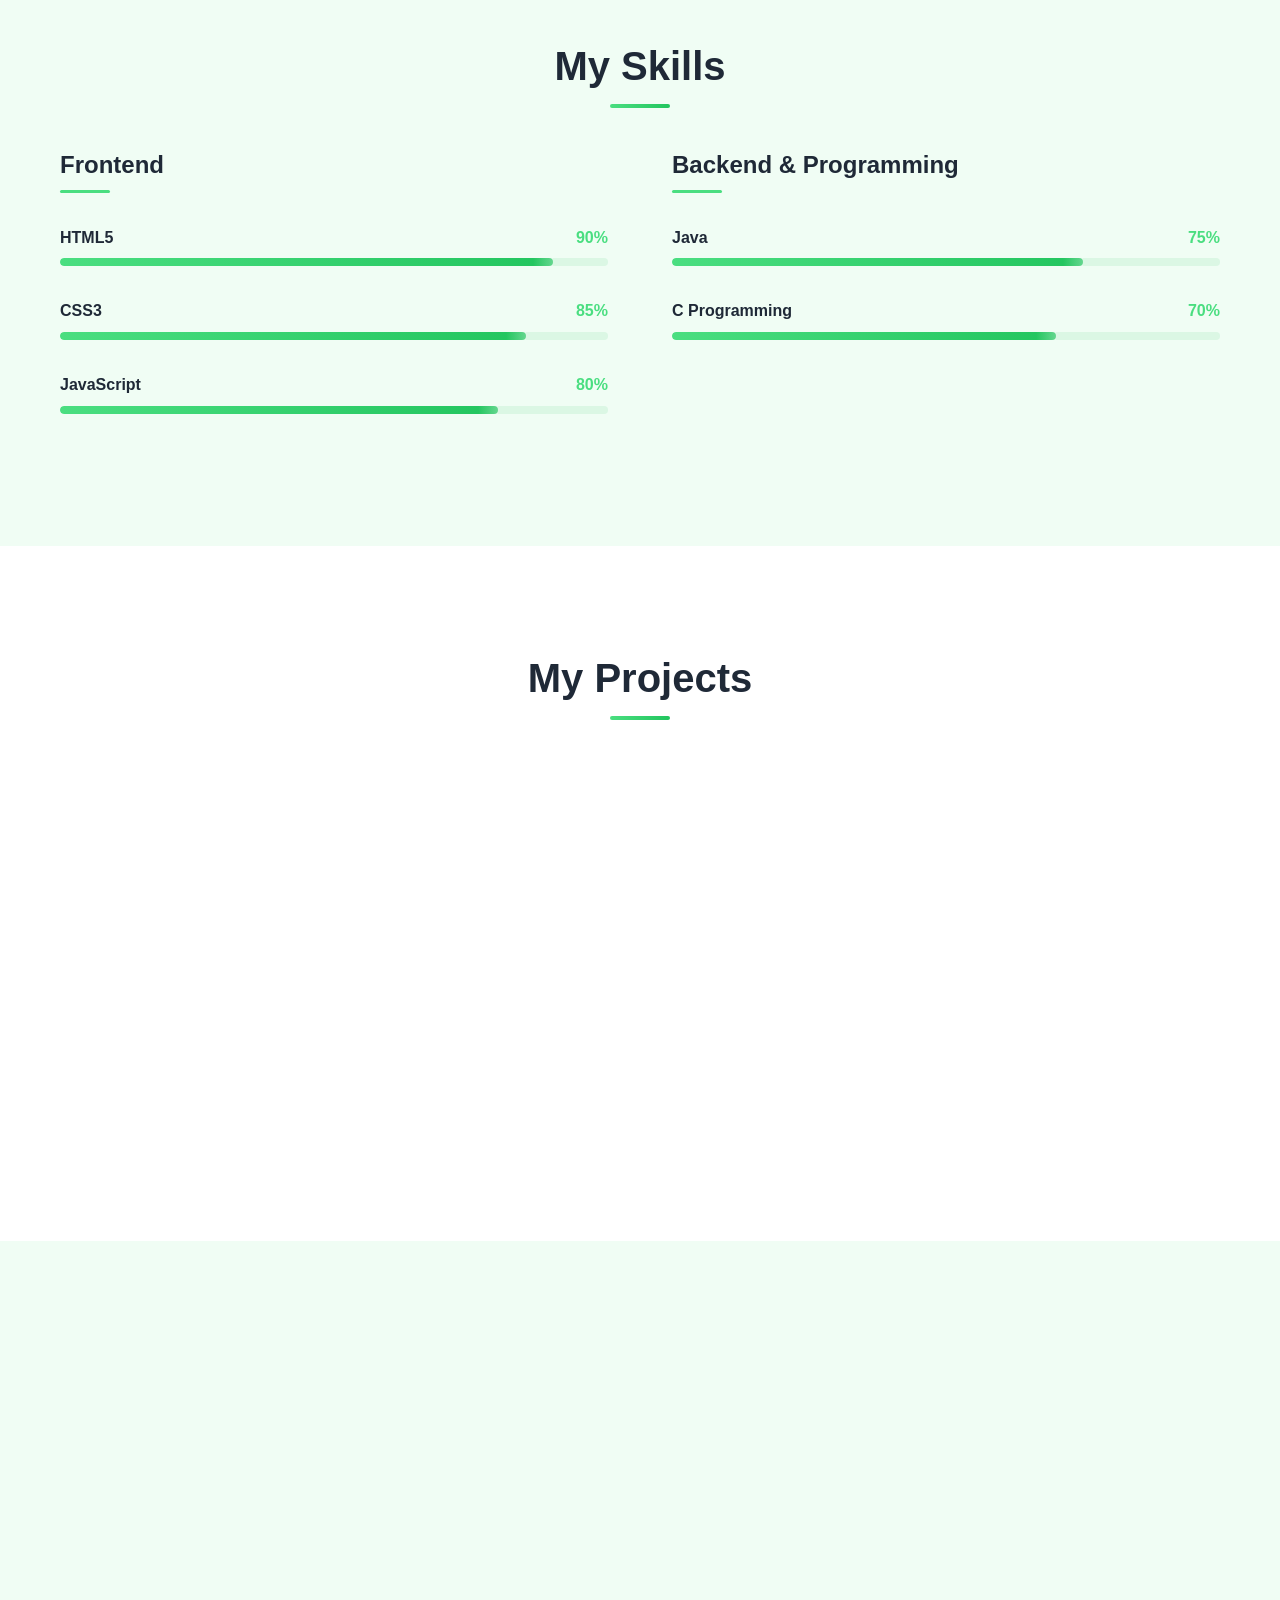
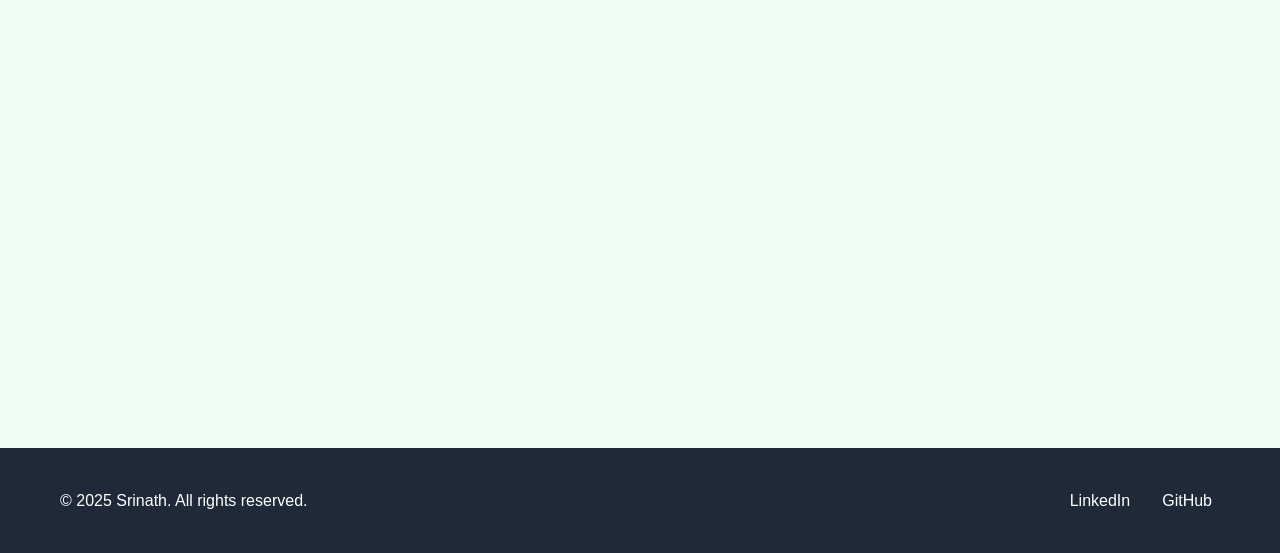
==== commit 4268c51b: "Update index.html" ====
--- a/index.html
+++ b/index.html
@@ -192,10 +192,9 @@
                         </div>
                     </div>
                     <div class="project-content">
-                        <h3 class="project-title">E-Commerce Website</h3>
+                        <h3 class="project-title">Login page Website</h3>
                         <p class="project-description">
-                            A responsive User Login Authentication System built with HTML, CSS, and JavaScript featuring 
-                            product catalog, shopping cart, and user authentication.
+                            Developed a responsive login authentication system using HTML, CSS, and JavaScript for the frontend and Java for backend validation.
                         </p>
                         <div class="project-tech">
                             <span class="tech-tag">HTML</span>
@@ -304,3 +303,4 @@
 
 
 
+
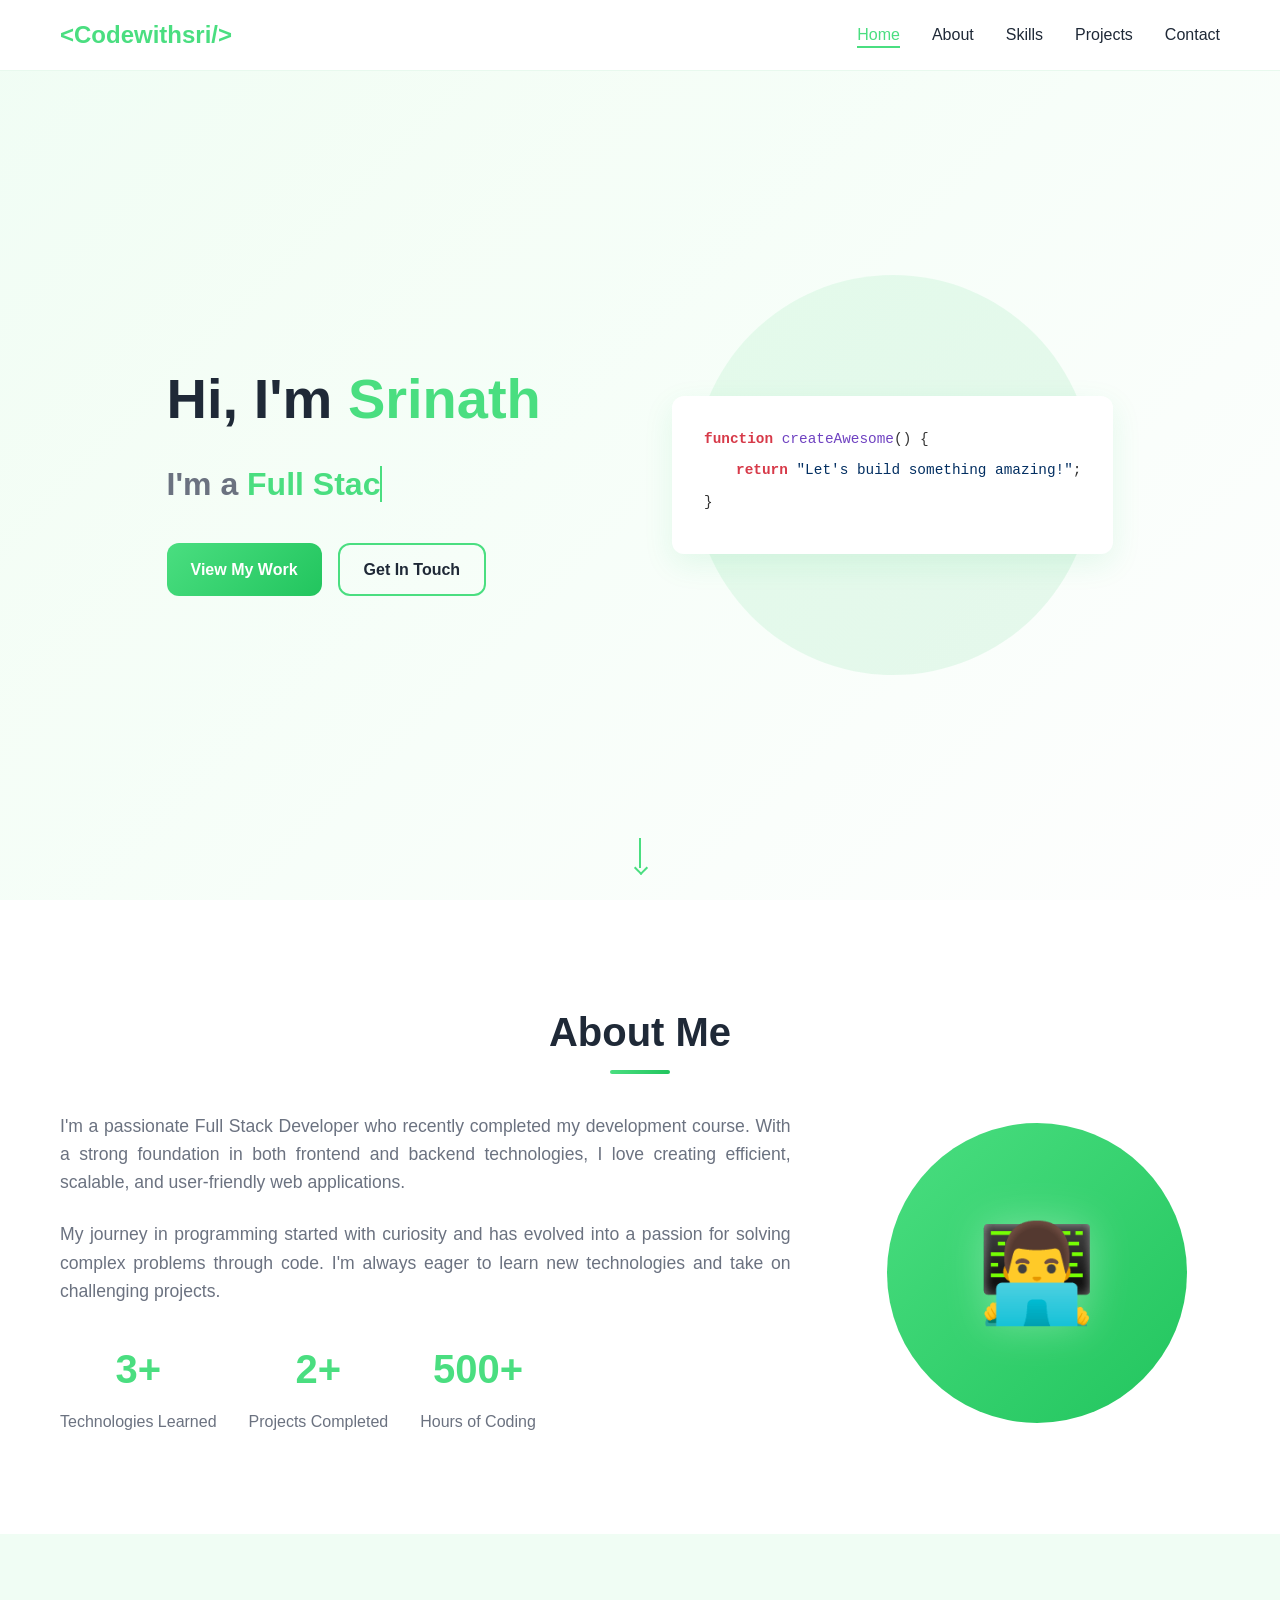
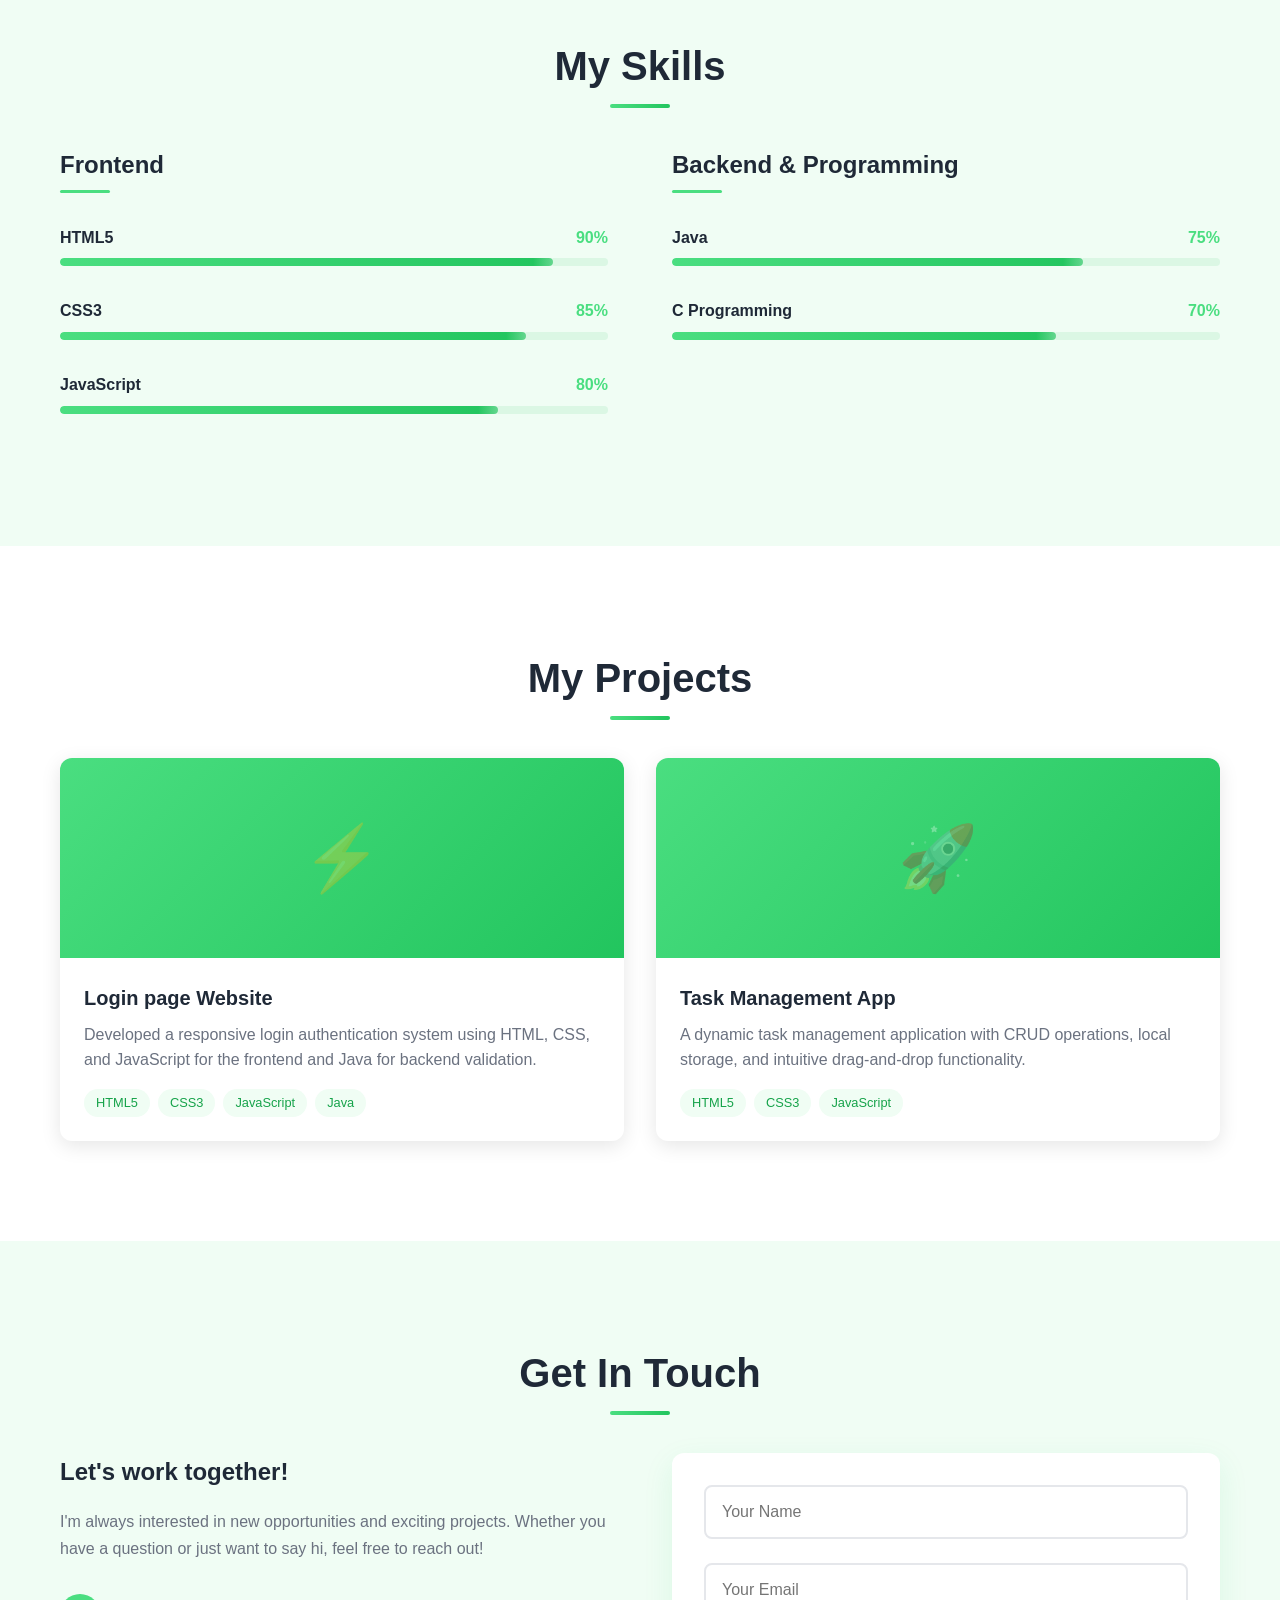
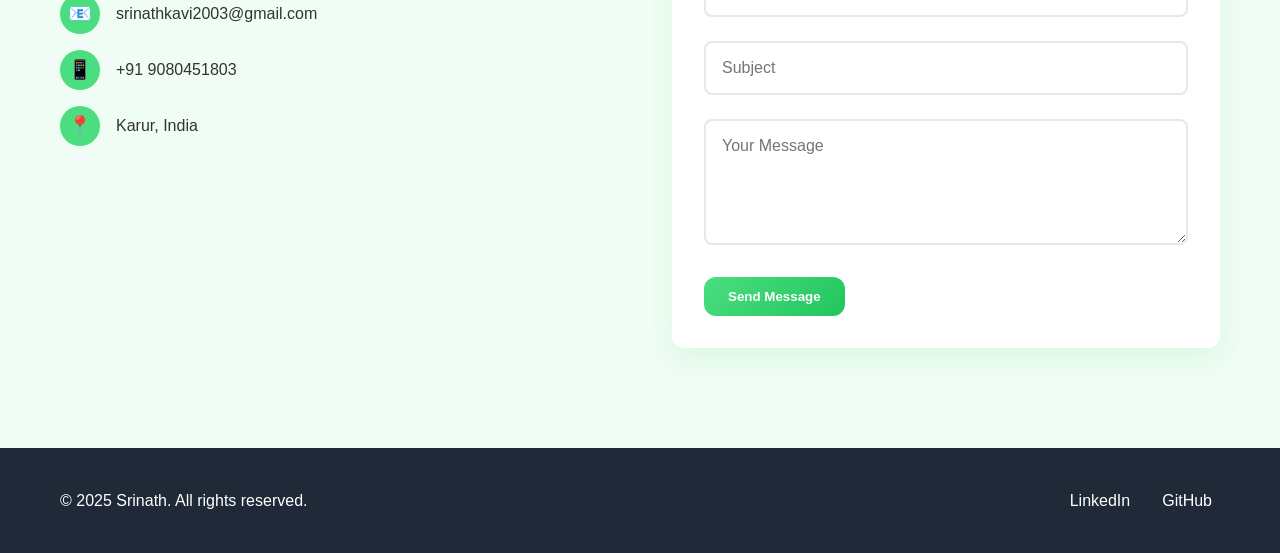
==== commit 51718da6: "Update index.html" ====
--- a/index.html
+++ b/index.html
@@ -197,9 +197,10 @@
                             Developed a responsive login authentication system using HTML, CSS, and JavaScript for the frontend and Java for backend validation.
                         </p>
                         <div class="project-tech">
-                            <span class="tech-tag">HTML</span>
-                            <span class="tech-tag">CSS</span>
+                            <span class="tech-tag">HTML5</span>
+                            <span class="tech-tag">CSS3</span>
                             <span class="tech-tag">JavaScript</span>
+                            <span class="tech-tag">Java</span>
                         </div>
                     </div>
                 </div>
@@ -220,9 +221,9 @@
                             and intuitive drag-and-drop functionality.
                         </p>
                         <div class="project-tech">
+                            <span class="tech-tag">HTML5</span>
+                            <span class="tech-tag">CSS3</span>
                             <span class="tech-tag">JavaScript</span>
-                            <span class="tech-tag">CSS3</span>
-                            <span class="tech-tag">HTML5</span>
                         </div>
                     </div>
                 </div>
@@ -304,3 +305,4 @@
 
 
 
+
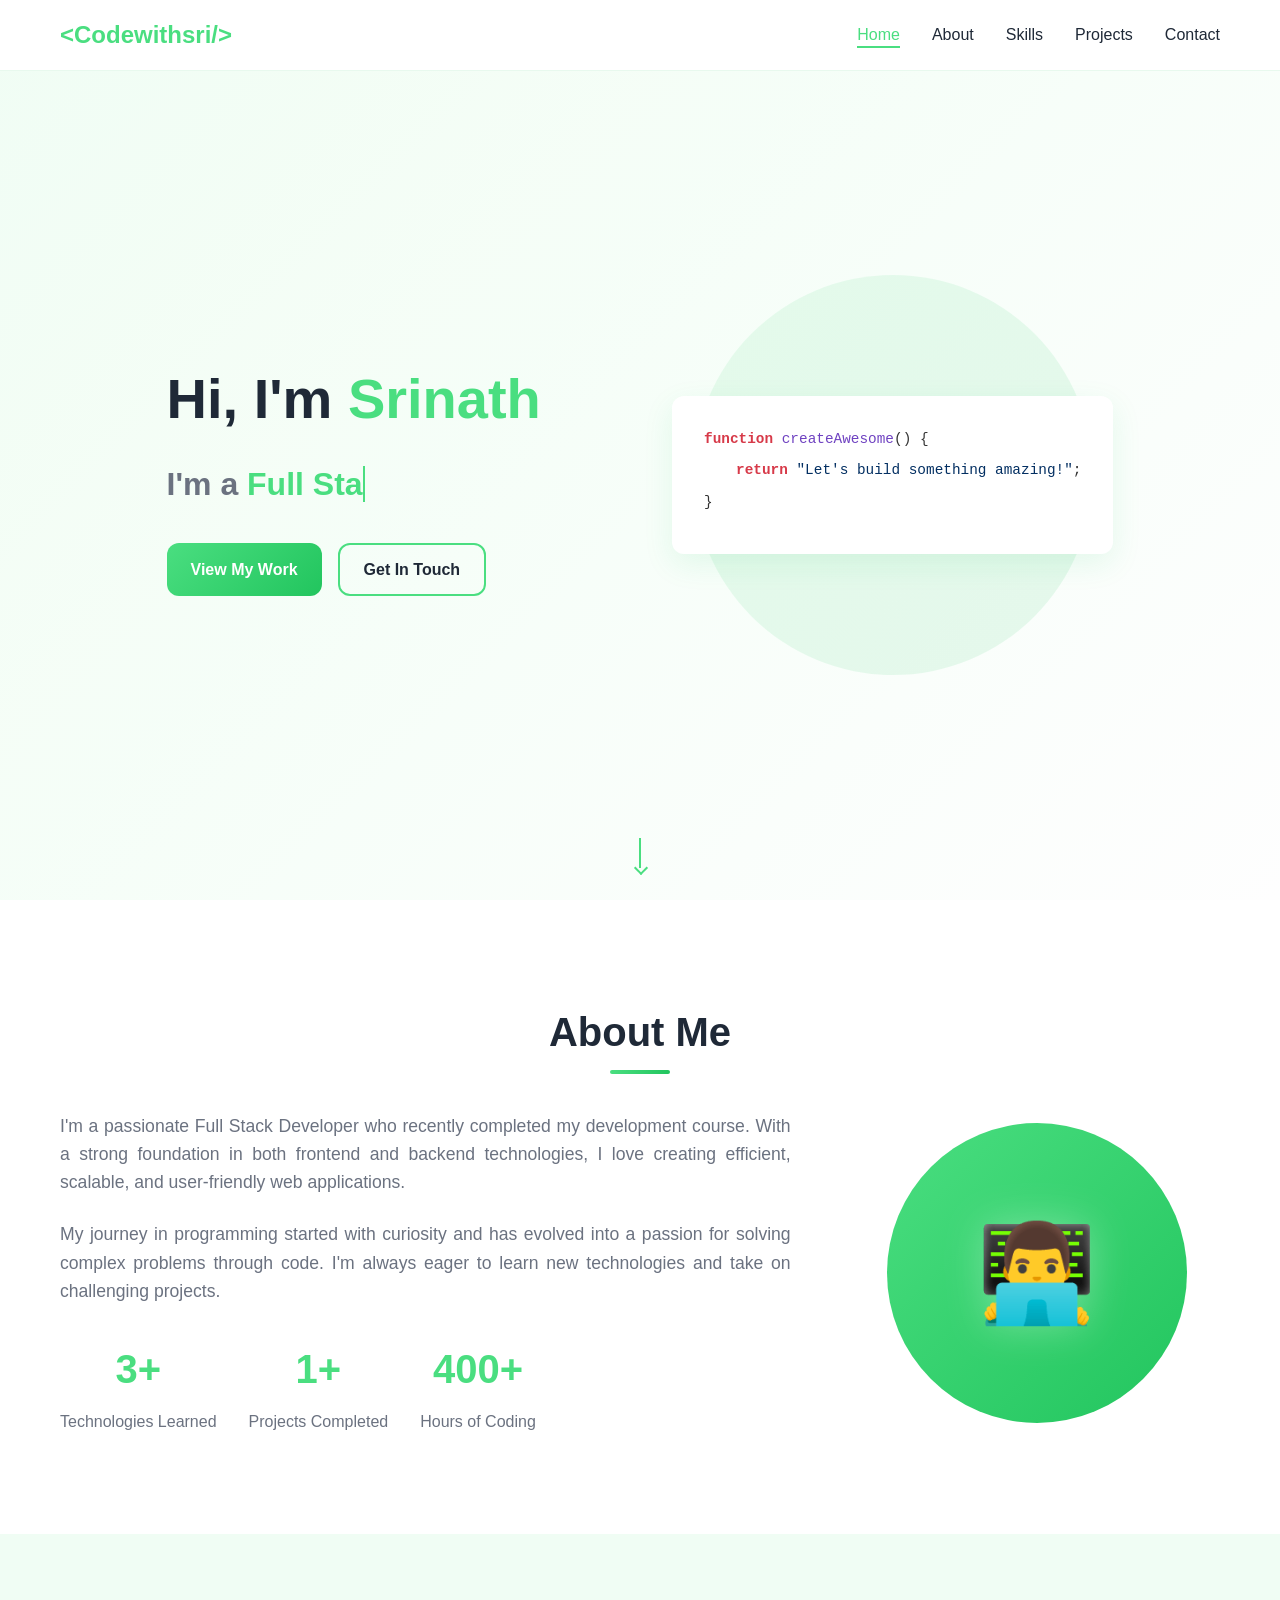
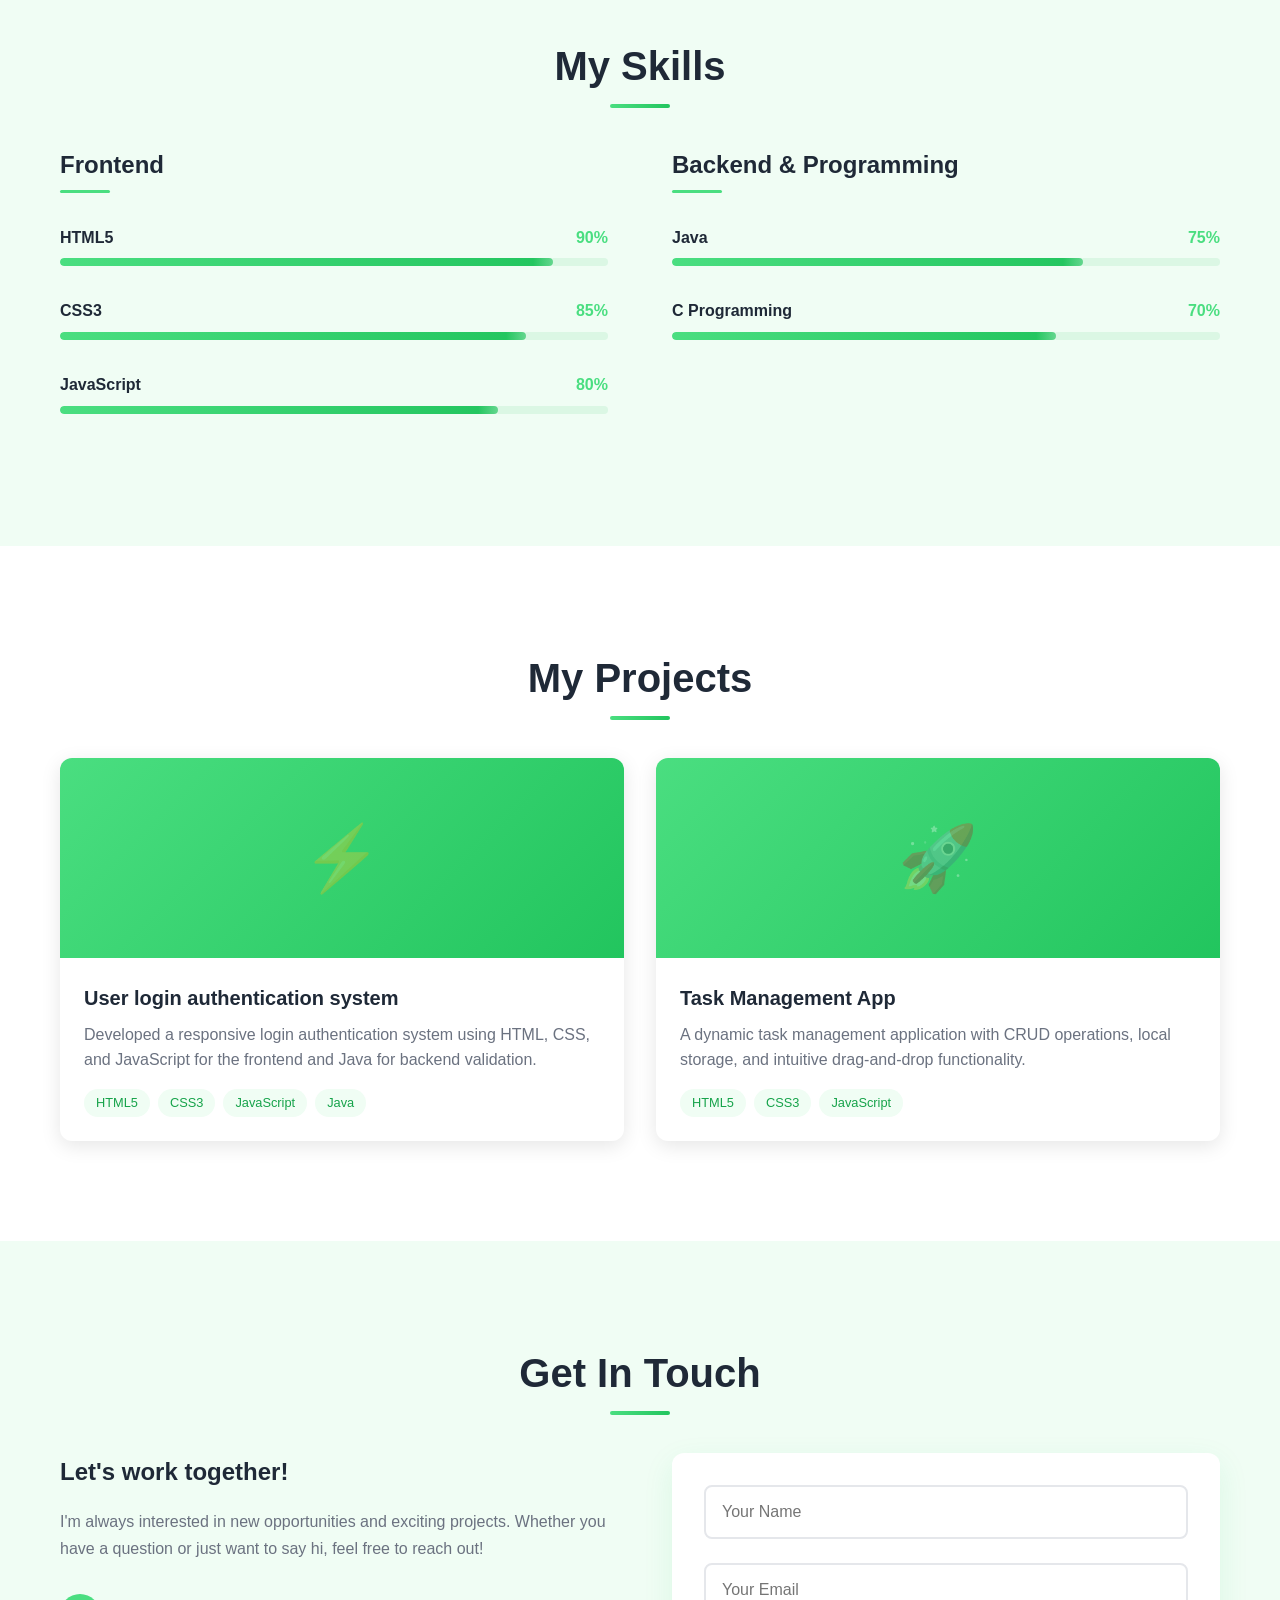
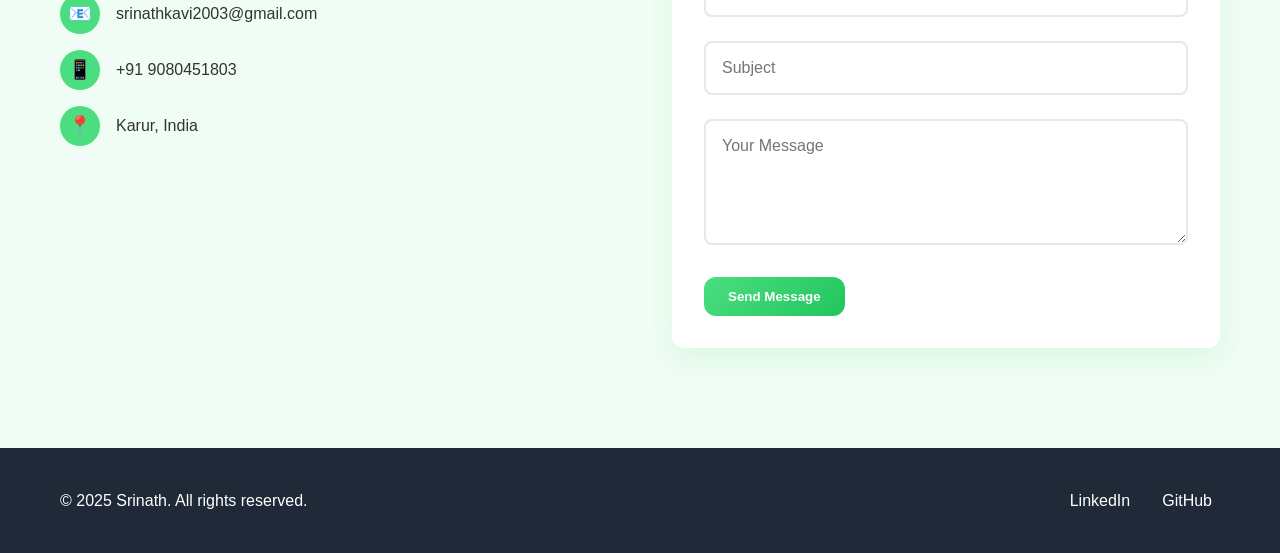
==== commit 05445a87: "Update index.html" ====
--- a/index.html
+++ b/index.html
@@ -192,7 +192,7 @@
                         </div>
                     </div>
                     <div class="project-content">
-                        <h3 class="project-title">Login page Website</h3>
+                        <h3 class="project-title">User login authentication system</h3>
                         <p class="project-description">
                             Developed a responsive login authentication system using HTML, CSS, and JavaScript for the frontend and Java for backend validation.
                         </p>
@@ -306,3 +306,4 @@
 
 
 
+
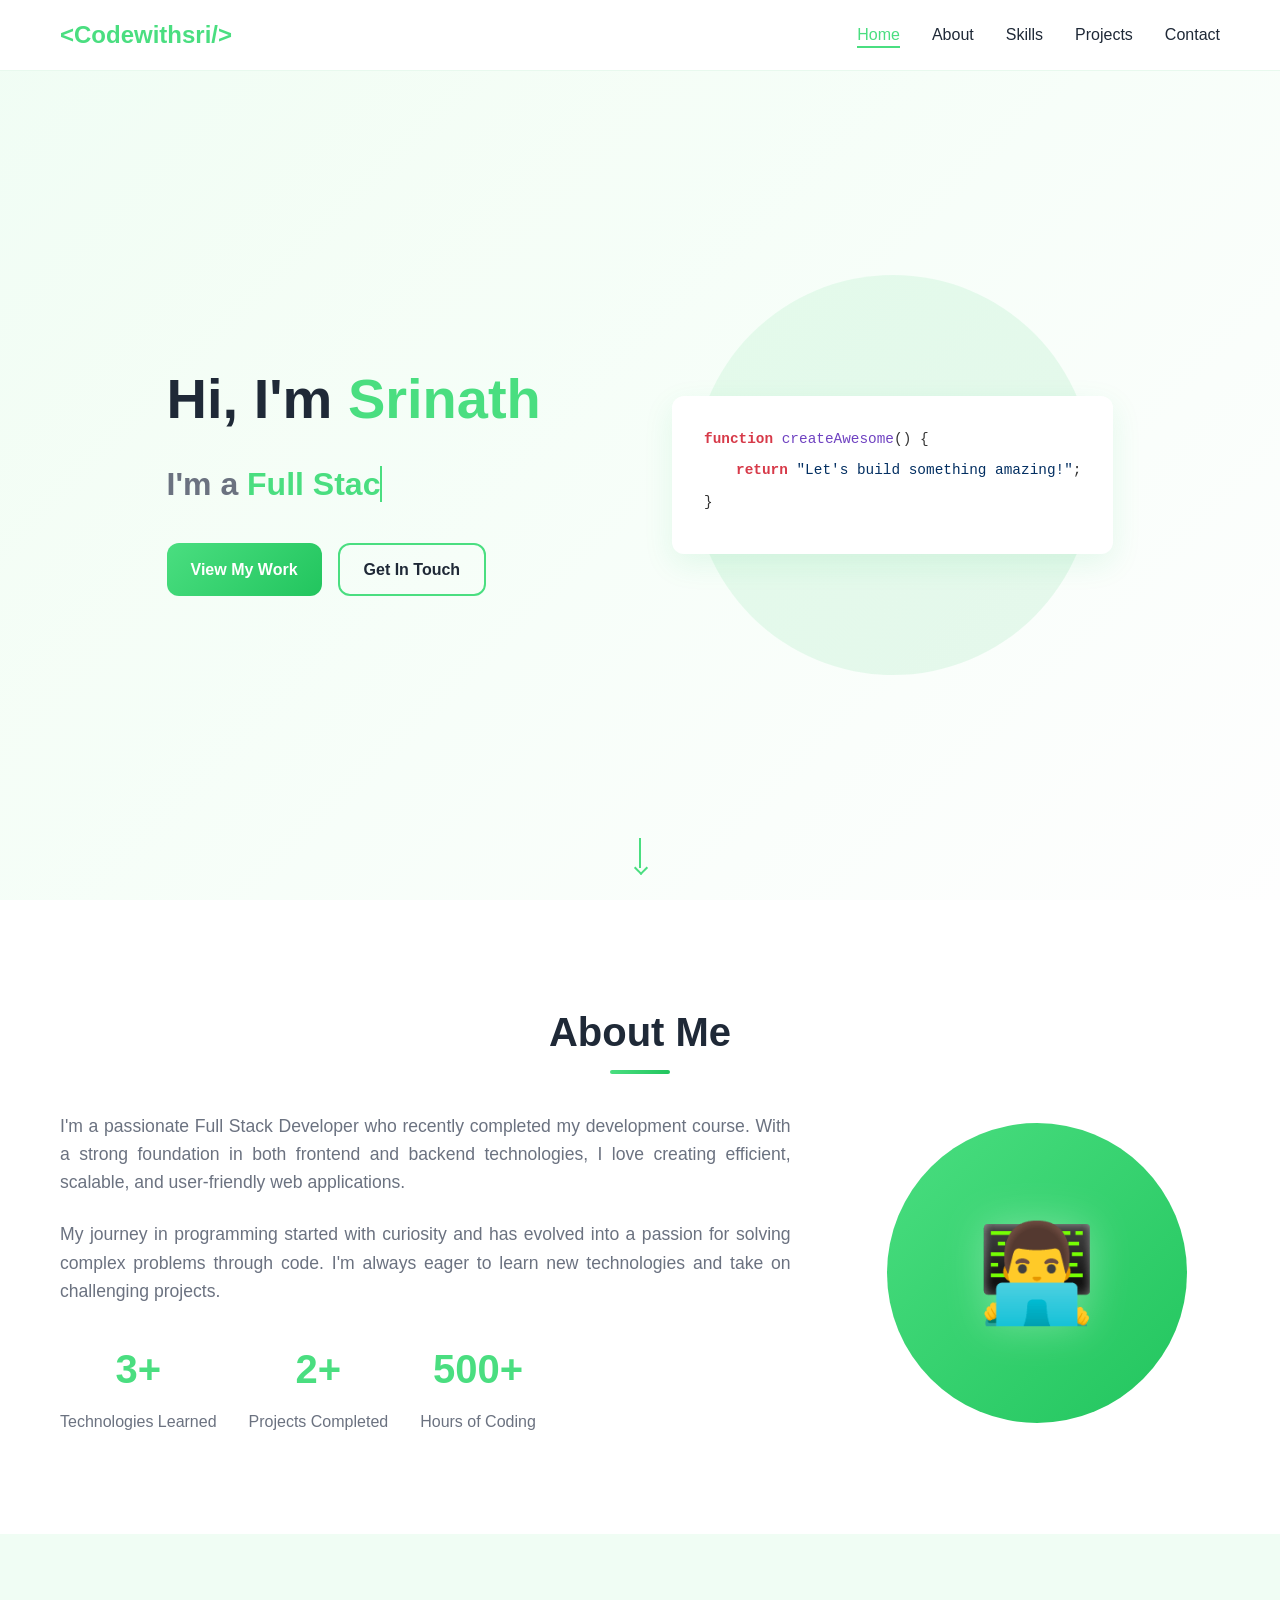
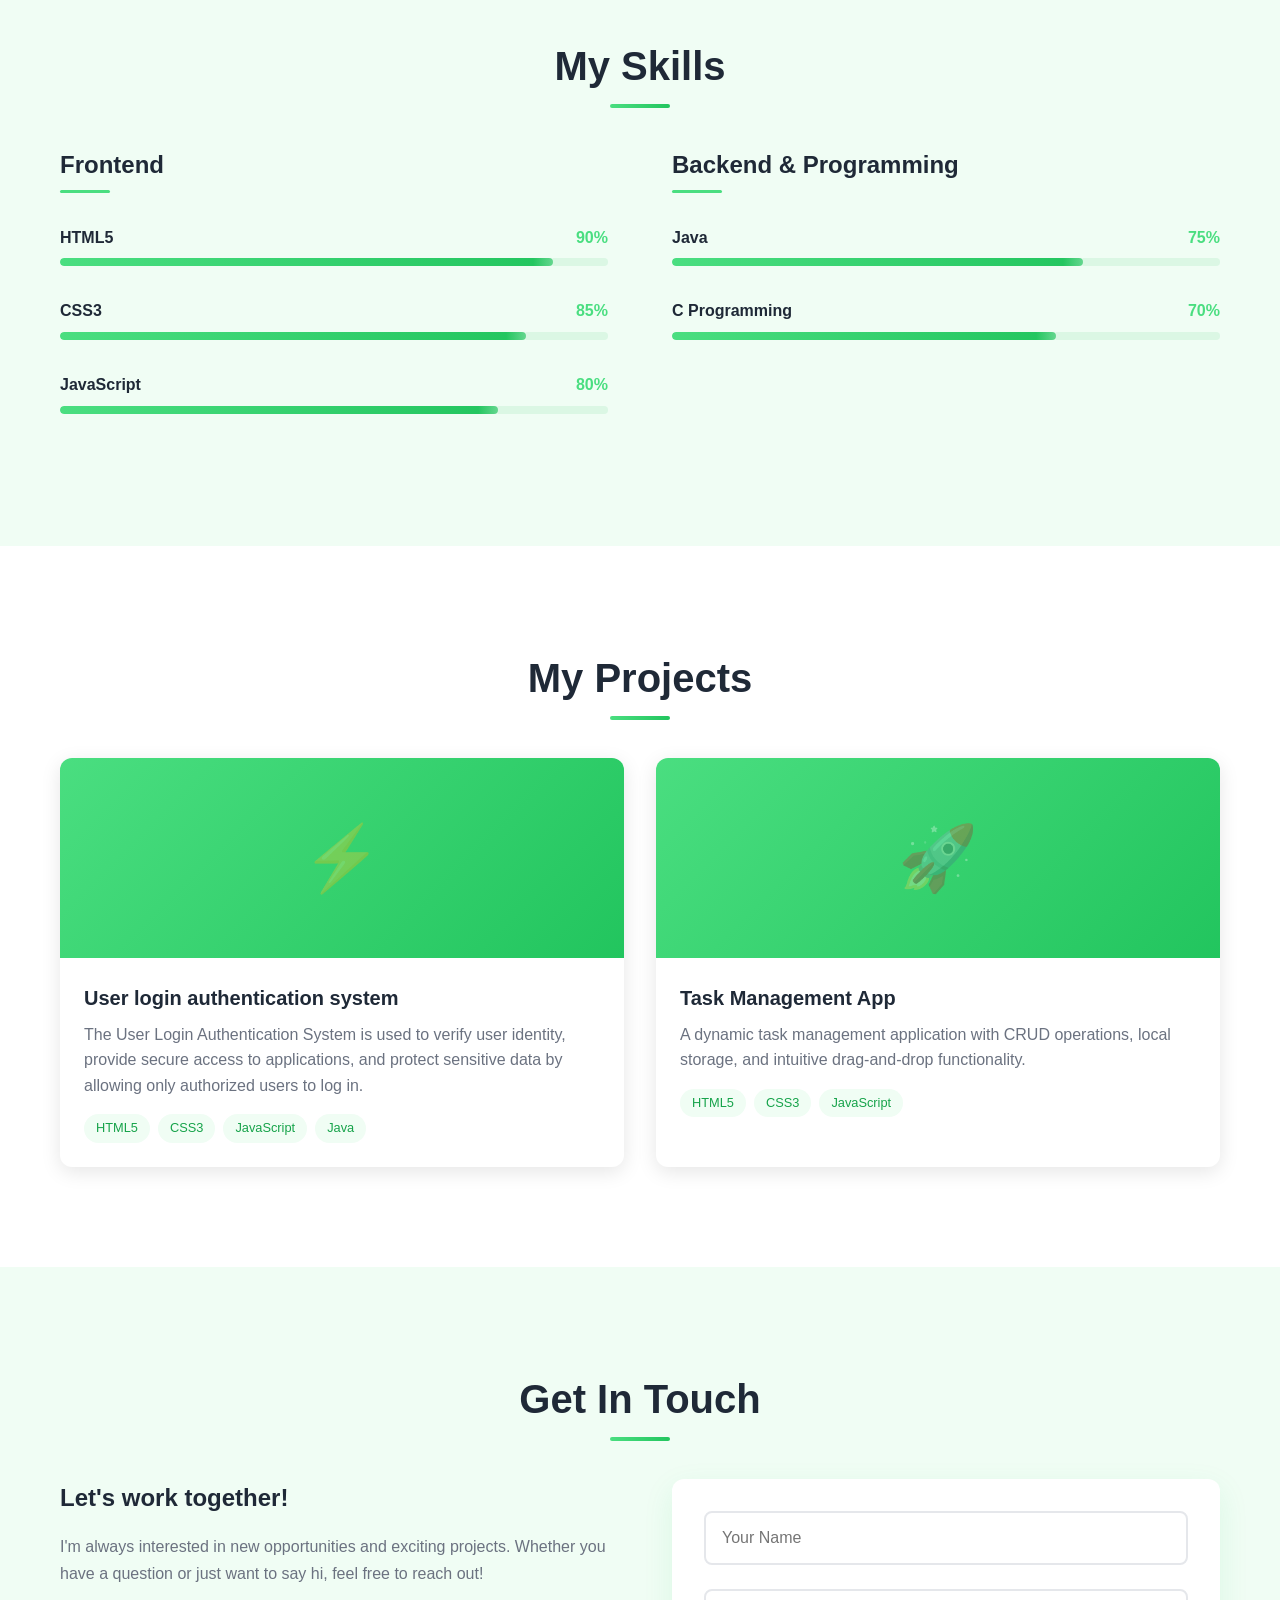
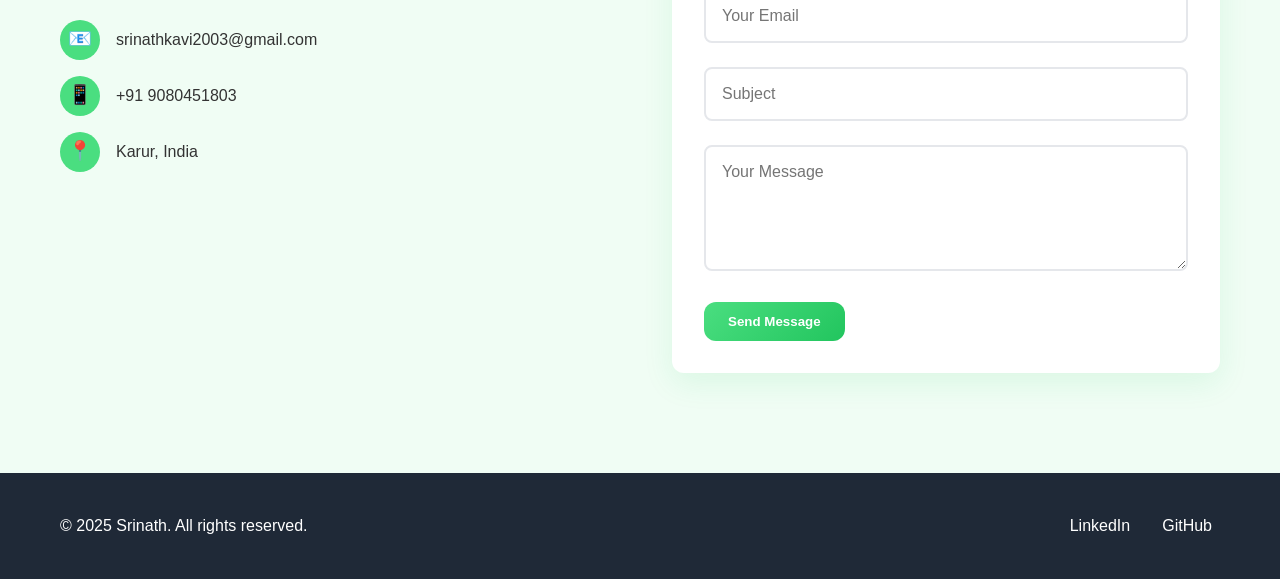
==== commit 1b20f19a: "Update index.html" ====
--- a/index.html
+++ b/index.html
@@ -194,7 +194,7 @@
                     <div class="project-content">
                         <h3 class="project-title">User login authentication system</h3>
                         <p class="project-description">
-                            Developed a responsive login authentication system using HTML, CSS, and JavaScript for the frontend and Java for backend validation.
+                            The User Login Authentication System is used to verify user identity, provide secure access to applications, and protect sensitive data by allowing only authorized users to log in.
                         </p>
                         <div class="project-tech">
                             <span class="tech-tag">HTML5</span>
@@ -307,3 +307,4 @@
 
 
 
+
